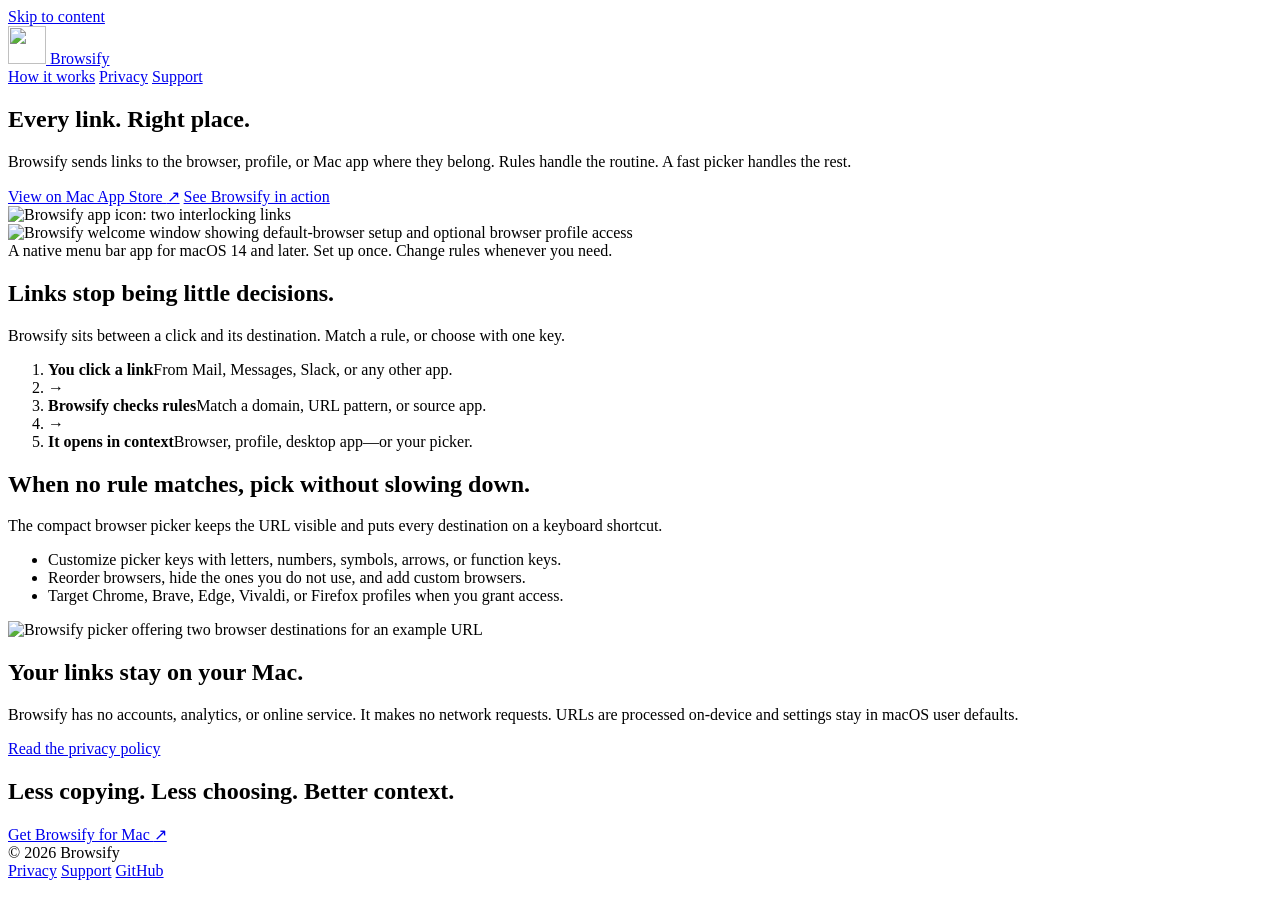
==== Website/public/index.html @ 3f476e0e "release: ship new icon and website" ====
<!doctype html>
<html lang="en">
<head>
  <meta charset="utf-8">
  <meta name="viewport" content="width=device-width, initial-scale=1">
  <title>Browsify — Route every link to the right place</title>
  <meta name="description" content="Browsify routes links to the right browser, profile, or Mac app using your rules—and shows a fast picker when no rule matches.">
  <meta name="theme-color" content="#06142D">
  <link rel="canonical" href="https://browsify.yumi.to/">
  <link rel="icon" href="/assets/browsify-icon.svg" type="image/svg+xml">
  <link rel="apple-touch-icon" href="/apple-touch-icon.png">
  <link rel="stylesheet" href="/styles.css">
  <meta property="og:title" content="Browsify — Route every link to the right place">
  <meta property="og:description" content="A focused link router for Mac. Rules when you know, a picker when you don't.">
  <meta property="og:type" content="website">
  <meta property="og:url" content="https://browsify.yumi.to/">
  <meta property="og:image" content="https://browsify.yumi.to/assets/picker.webp">
</head>
<body>
  <a class="skip-link" href="#main">Skip to content</a>
  <header class="site-header">
    <a class="wordmark" href="/" aria-label="Browsify home">
      <img src="/assets/browsify-icon.svg" alt="" width="38" height="38">
      <span>Browsify</span>
    </a>
    <nav class="site-nav" aria-label="Primary navigation">
      <a href="#how-it-works">How it works</a>
      <a href="/privacy/">Privacy</a>
      <a href="/support/">Support</a>
    </nav>
  </header>

  <main id="main">
    <section class="hero" aria-labelledby="hero-title">
      <div class="hero-copy">
        <h1 id="hero-title">Every link. <span>Right place.</span></h1>
        <p class="hero-lede">Browsify sends links to the browser, profile, or Mac app where they belong. Rules handle the routine. A fast picker handles the rest.</p>
        <div class="actions">
          <a class="button" href="https://apps.apple.com/app/browsify/id6754360715?mt=12">View on Mac App Store <span class="button-arrow" aria-hidden="true">↗</span></a>
          <a class="text-link" href="#product">See Browsify in action</a>
        </div>
      </div>
      <img class="hero-icon" src="/assets/browsify-icon.svg" alt="Browsify app icon: two interlocking links" width="330" height="330">
    </section>

    <section class="product-scene" id="product" aria-labelledby="product-caption">
      <div class="product-frame">
        <img src="/assets/welcome.webp" alt="Browsify welcome window showing default-browser setup and optional browser profile access" width="1920" height="1200">
      </div>
      <div class="scene-caption" id="product-caption">
        <span>A native menu bar app for macOS 14 and later.</span>
        <span>Set up once. Change rules whenever you need.</span>
      </div>
    </section>

    <section class="route-section" id="how-it-works" aria-labelledby="route-title">
      <div class="route-intro">
        <h2 id="route-title">Links stop being little decisions.</h2>
        <p>Browsify sits between a click and its destination. Match a rule, or choose with one key.</p>
      </div>
      <ol class="route-flow" aria-label="Browsify link routing flow">
        <li class="route-node"><strong>You click a link</strong><span>From Mail, Messages, Slack, or any other app.</span></li>
        <li class="route-arrow" aria-hidden="true">→</li>
        <li class="route-node"><strong>Browsify checks rules</strong><span>Match a domain, URL pattern, or source app.</span></li>
        <li class="route-arrow" aria-hidden="true">→</li>
        <li class="route-node"><strong>It opens in context</strong><span>Browser, profile, desktop app—or your picker.</span></li>
      </ol>
    </section>

    <section class="feature-row" aria-labelledby="picker-title">
      <div class="feature-copy">
        <h2 id="picker-title">When no rule matches, pick without slowing down.</h2>
        <p>The compact browser picker keeps the URL visible and puts every destination on a keyboard shortcut.</p>
        <ul class="feature-list">
          <li>Customize picker keys with letters, numbers, symbols, arrows, or function keys.</li>
          <li>Reorder browsers, hide the ones you do not use, and add custom browsers.</li>
          <li>Target Chrome, Brave, Edge, Vivaldi, or Firefox profiles when you grant access.</li>
        </ul>
      </div>
      <div class="picker-shot">
        <img src="/assets/picker.webp" alt="Browsify picker offering two browser destinations for an example URL" width="1920" height="1200" loading="lazy">
      </div>
    </section>

    <section class="privacy-band" aria-labelledby="privacy-title">
      <h2 id="privacy-title">Your links stay on your Mac.</h2>
      <p>Browsify has no accounts, analytics, or online service. It makes no network requests. URLs are processed on-device and settings stay in macOS user defaults.</p>
      <a href="/privacy/">Read the privacy policy</a>
    </section>

    <section class="closing" aria-labelledby="closing-title">
      <h2 id="closing-title">Less copying. Less choosing. Better context.</h2>
      <a class="button" href="https://apps.apple.com/app/browsify/id6754360715?mt=12">Get Browsify for Mac <span class="button-arrow" aria-hidden="true">↗</span></a>
    </section>
  </main>

  <footer class="site-footer">
    <span>© 2026 Browsify</span>
    <nav class="footer-links" aria-label="Footer navigation">
      <a href="/privacy/">Privacy</a>
      <a href="/support/">Support</a>
      <a href="https://github.com/izyuumi/Browsify">GitHub</a>
    </nav>
  </footer>
</body>
</html>
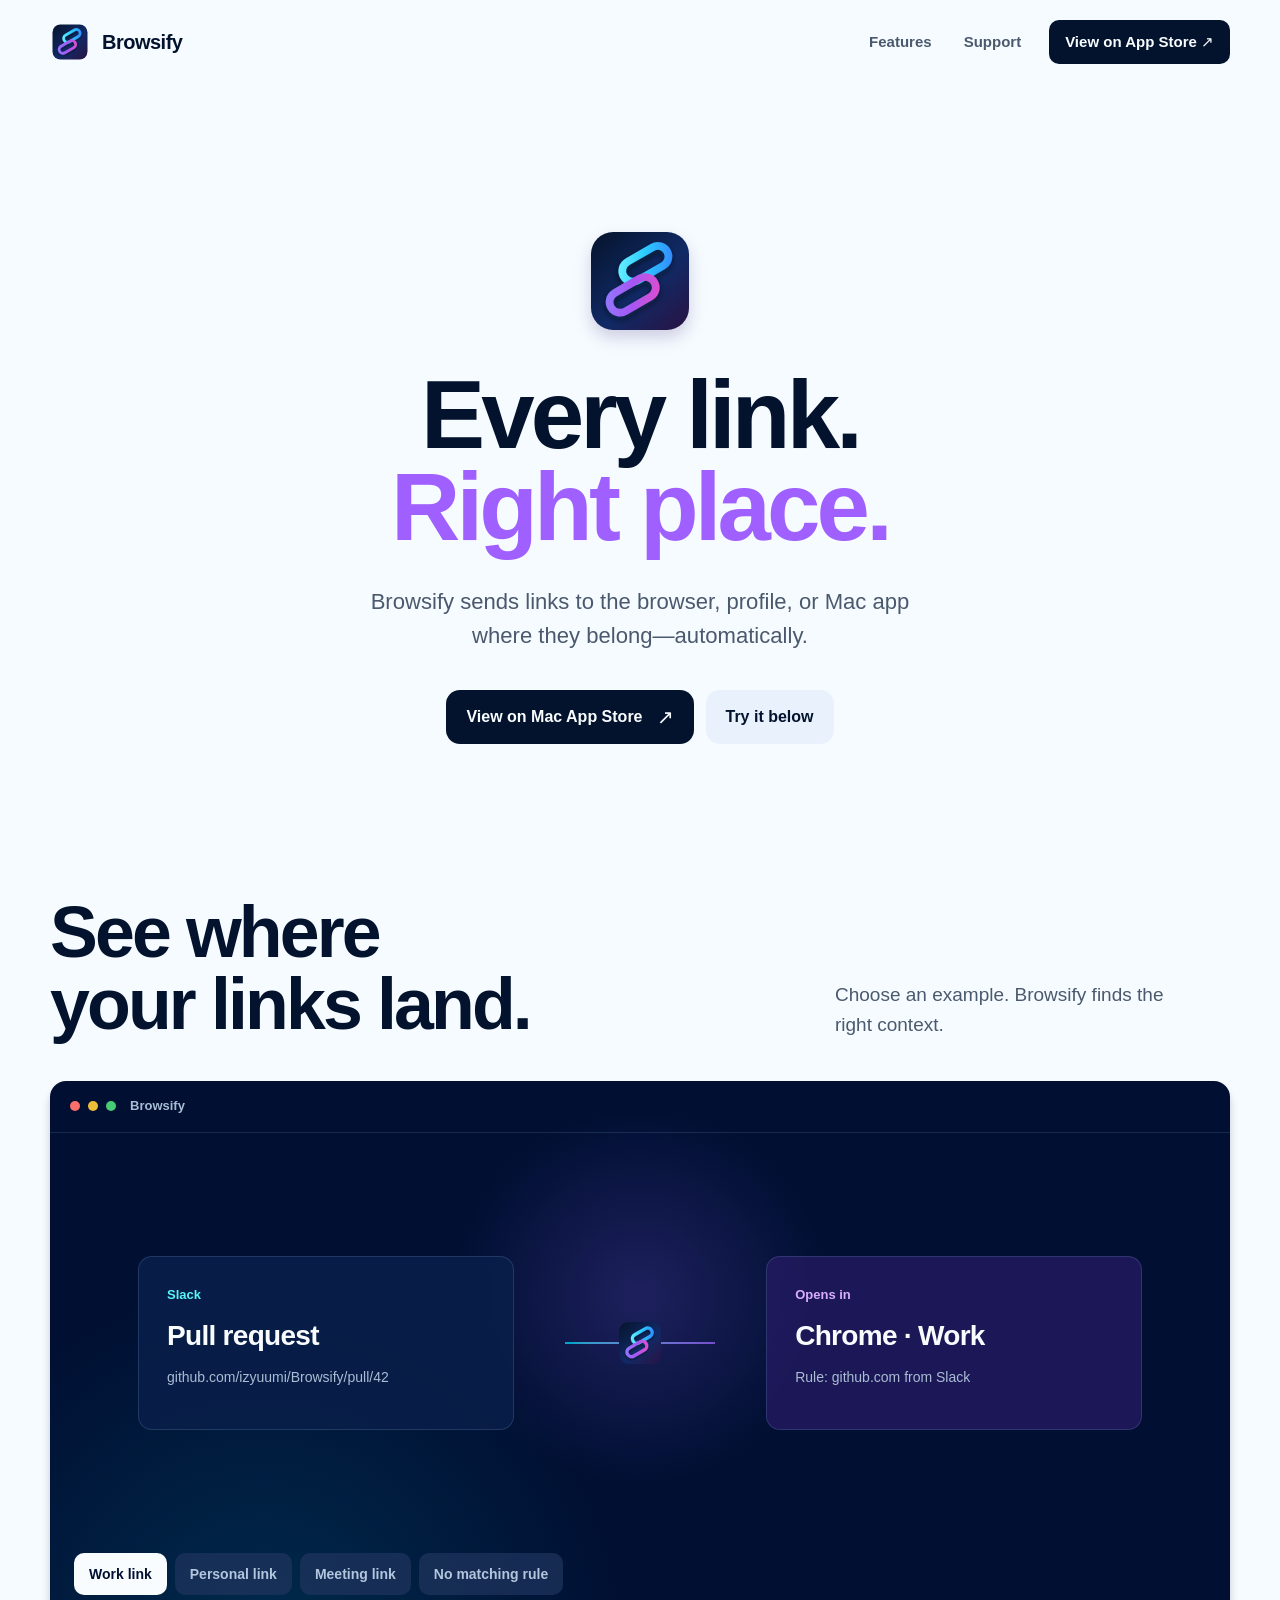
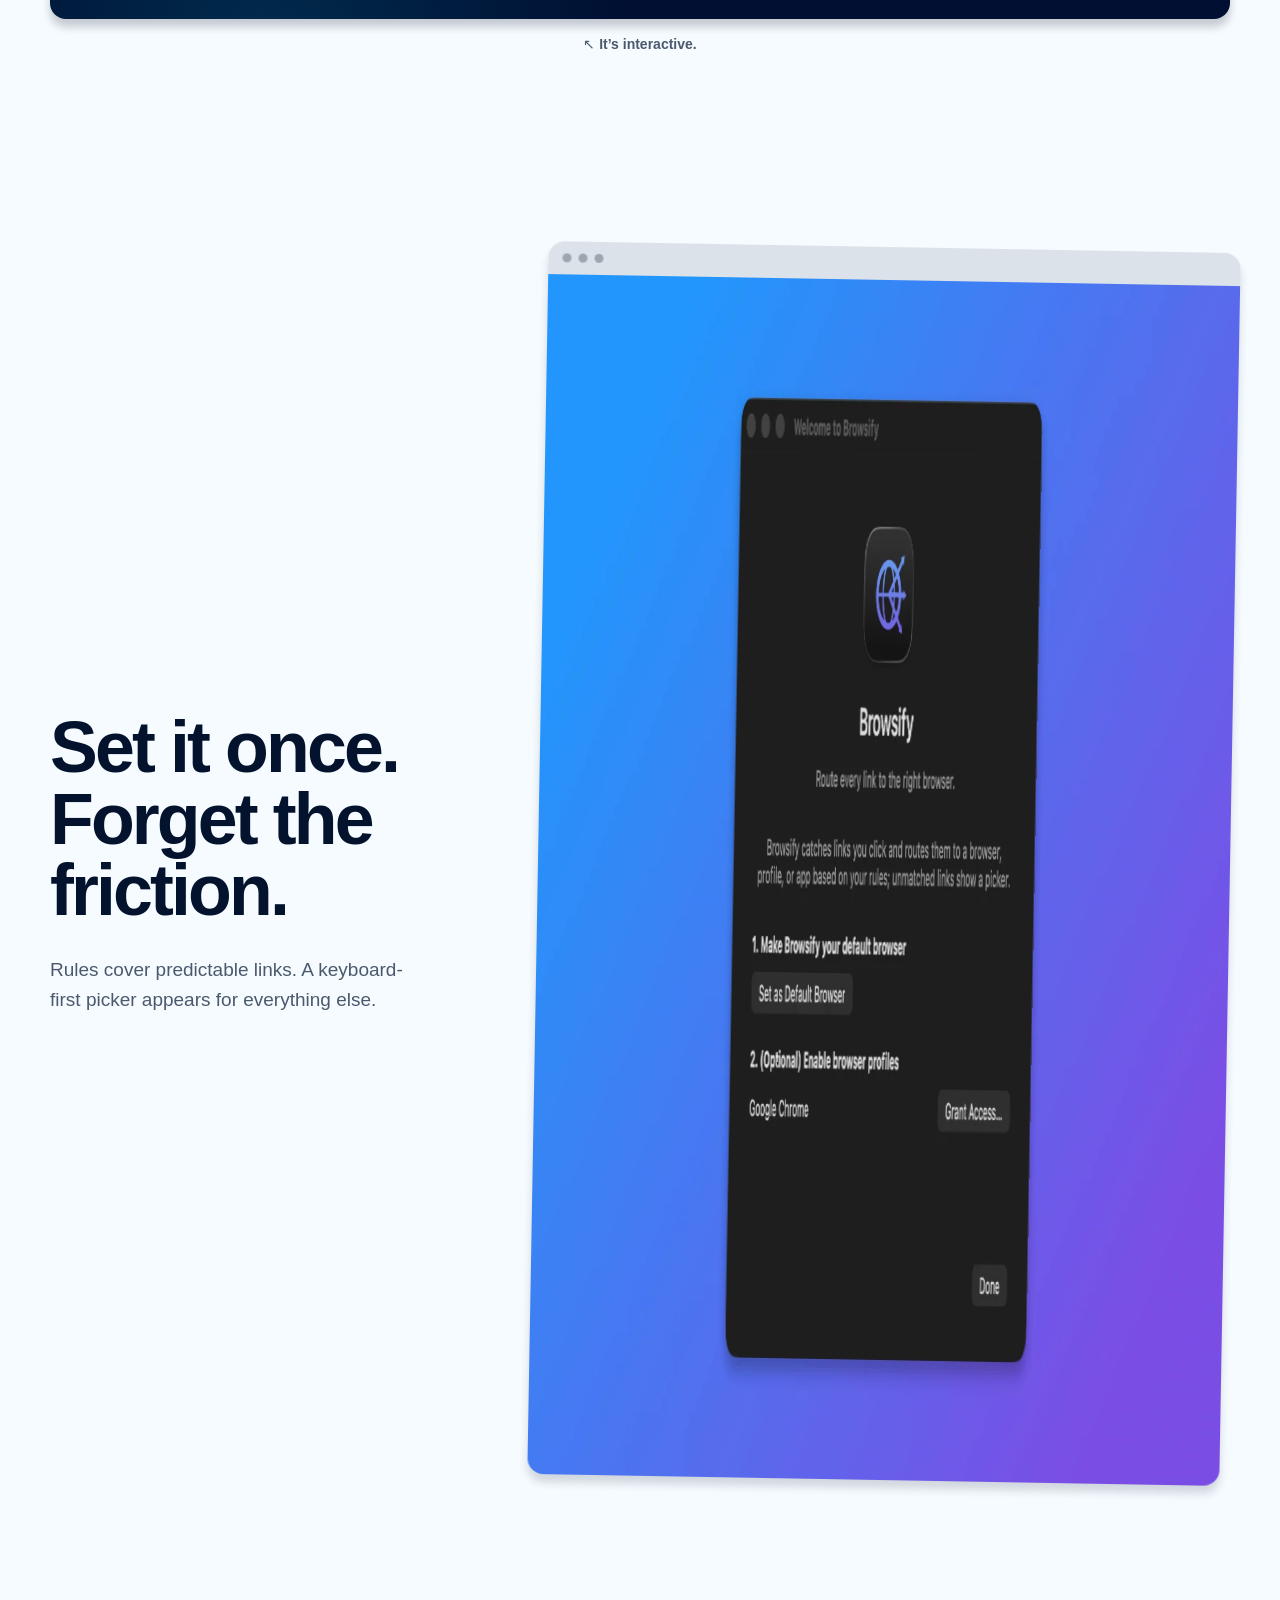
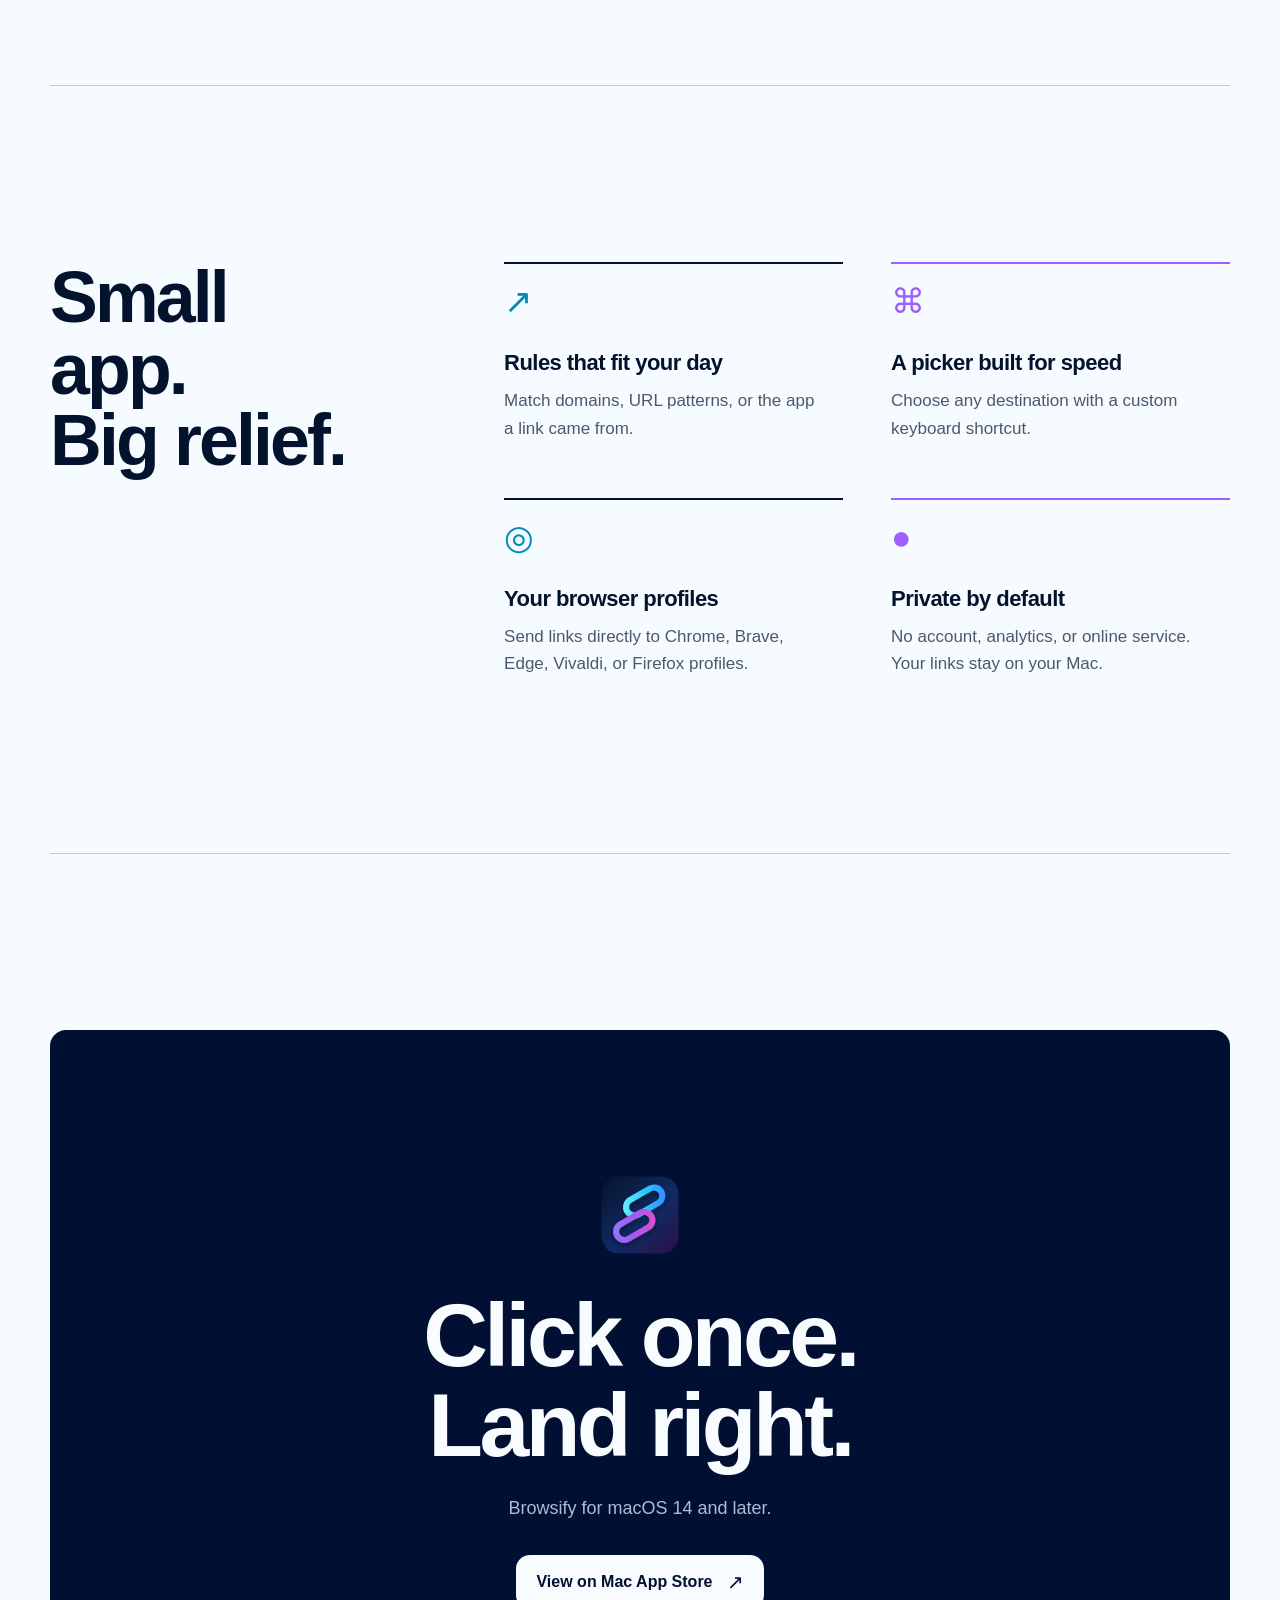
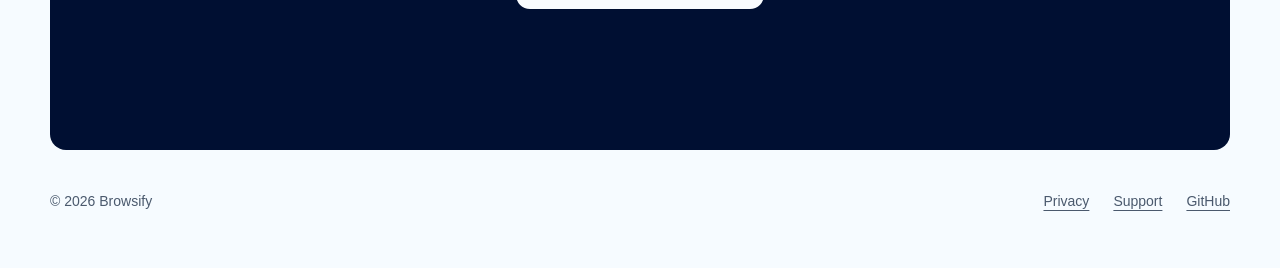
==== commit 01dd0d93: "design: simplify and animate website" ====
--- a/Website/public/index.html
+++ b/Website/public/index.html
@@ -3,14 +3,15 @@
 <head>
   <meta charset="utf-8">
   <meta name="viewport" content="width=device-width, initial-scale=1">
-  <title>Browsify — Route every link to the right place</title>
-  <meta name="description" content="Browsify routes links to the right browser, profile, or Mac app using your rules—and shows a fast picker when no rule matches.">
-  <meta name="theme-color" content="#06142D">
+  <title>Browsify — Every link, right place</title>
+  <meta name="description" content="Browsify routes every link to the right browser, profile, or Mac app. Rules handle the routine. A fast picker handles the rest.">
+  <meta name="theme-color" content="#F7F9FD">
   <link rel="canonical" href="https://browsify.yumi.to/">
-  <link rel="icon" href="/assets/browsify-icon.svg" type="image/svg+xml">
-  <link rel="apple-touch-icon" href="/apple-touch-icon.png">
-  <link rel="stylesheet" href="/styles.css">
-  <meta property="og:title" content="Browsify — Route every link to the right place">
+  <link rel="icon" href="assets/browsify-icon.svg" type="image/svg+xml">
+  <link rel="apple-touch-icon" href="apple-touch-icon.png">
+  <link rel="stylesheet" href="styles.css">
+  <script src="script.js" defer></script>
+  <meta property="og:title" content="Browsify — Every link, right place">
   <meta property="og:description" content="A focused link router for Mac. Rules when you know, a picker when you don't.">
   <meta property="og:type" content="website">
   <meta property="og:url" content="https://browsify.yumi.to/">
@@ -20,77 +21,112 @@
   <a class="skip-link" href="#main">Skip to content</a>
   <header class="site-header">
     <a class="wordmark" href="/" aria-label="Browsify home">
-      <img src="/assets/browsify-icon.svg" alt="" width="38" height="38">
+      <img src="assets/browsify-icon.svg" alt="" width="40" height="40">
       <span>Browsify</span>
     </a>
     <nav class="site-nav" aria-label="Primary navigation">
-      <a href="#how-it-works">How it works</a>
-      <a href="/privacy/">Privacy</a>
+      <a href="#features">Features</a>
       <a href="/support/">Support</a>
+      <a class="nav-cta" href="https://apps.apple.com/app/browsify/id6754360715?mt=12">View on App Store <span aria-hidden="true">↗</span></a>
     </nav>
   </header>
 
   <main id="main">
     <section class="hero" aria-labelledby="hero-title">
-      <div class="hero-copy">
-        <h1 id="hero-title">Every link. <span>Right place.</span></h1>
-        <p class="hero-lede">Browsify sends links to the browser, profile, or Mac app where they belong. Rules handle the routine. A fast picker handles the rest.</p>
-        <div class="actions">
-          <a class="button" href="https://apps.apple.com/app/browsify/id6754360715?mt=12">View on Mac App Store <span class="button-arrow" aria-hidden="true">↗</span></a>
-          <a class="text-link" href="#product">See Browsify in action</a>
-        </div>
-      </div>
-      <img class="hero-icon" src="/assets/browsify-icon.svg" alt="Browsify app icon: two interlocking links" width="330" height="330">
-    </section>
-
-    <section class="product-scene" id="product" aria-labelledby="product-caption">
-      <div class="product-frame">
-        <img src="/assets/welcome.webp" alt="Browsify welcome window showing default-browser setup and optional browser profile access" width="1920" height="1200">
-      </div>
-      <div class="scene-caption" id="product-caption">
-        <span>A native menu bar app for macOS 14 and later.</span>
-        <span>Set up once. Change rules whenever you need.</span>
+      <img class="hero-icon" src="assets/browsify-icon.svg" alt="" width="112" height="112">
+      <h1 id="hero-title">Every link.<br><span>Right place.</span></h1>
+      <p>Browsify sends links to the browser, profile, or Mac app where they belong—automatically.</p>
+      <div class="hero-actions">
+        <a class="button" href="https://apps.apple.com/app/browsify/id6754360715?mt=12"><span>View on Mac App Store</span><span class="button-arrow" aria-hidden="true">↗</span></a>
+        <a class="quiet-button" href="#playground">Try it below</a>
       </div>
     </section>
 
-    <section class="route-section" id="how-it-works" aria-labelledby="route-title">
-      <div class="route-intro">
-        <h2 id="route-title">Links stop being little decisions.</h2>
-        <p>Browsify sits between a click and its destination. Match a rule, or choose with one key.</p>
+    <section class="playground" id="playground" aria-labelledby="playground-title">
+      <div class="playground-heading">
+        <h2 id="playground-title">See where your links land.</h2>
+        <p>Choose an example. Browsify finds the right context.</p>
       </div>
-      <ol class="route-flow" aria-label="Browsify link routing flow">
-        <li class="route-node"><strong>You click a link</strong><span>From Mail, Messages, Slack, or any other app.</span></li>
-        <li class="route-arrow" aria-hidden="true">→</li>
-        <li class="route-node"><strong>Browsify checks rules</strong><span>Match a domain, URL pattern, or source app.</span></li>
-        <li class="route-arrow" aria-hidden="true">→</li>
-        <li class="route-node"><strong>It opens in context</strong><span>Browser, profile, desktop app—or your picker.</span></li>
-      </ol>
+
+      <div class="demo-shell" data-demo-shell>
+        <div class="demo-glow" aria-hidden="true"></div>
+        <div class="demo-toolbar" aria-hidden="true">
+          <span></span><span></span><span></span>
+          <strong>Browsify</strong>
+        </div>
+
+        <div class="demo-stage" aria-live="polite">
+          <div class="demo-node demo-source">
+            <span class="node-label" id="source-label">Slack</span>
+            <strong id="source-title">Pull request</strong>
+            <span class="node-detail" id="source-url">github.com/izyuumi/Browsify/pull/42</span>
+          </div>
+
+          <div class="route-track" aria-hidden="true">
+            <span class="track-line"></span>
+            <span class="route-particle"></span>
+            <img src="assets/browsify-icon.svg" alt="" width="48" height="48">
+          </div>
+
+          <div class="demo-node demo-destination">
+            <span class="node-label">Opens in</span>
+            <strong id="destination-title">Chrome · Work</strong>
+            <span class="node-detail" id="destination-reason">Rule: github.com from Slack</span>
+          </div>
+        </div>
+
+        <div class="demo-examples" role="tablist" aria-label="Example links">
+          <button type="button" role="tab" aria-selected="true" data-route="work">Work link</button>
+          <button type="button" role="tab" aria-selected="false" data-route="personal">Personal link</button>
+          <button type="button" role="tab" aria-selected="false" data-route="meeting">Meeting link</button>
+          <button type="button" role="tab" aria-selected="false" data-route="picker">No matching rule</button>
+        </div>
+      </div>
+      <p class="demo-hint"><span aria-hidden="true">↖</span> It’s interactive.</p>
     </section>
 
-    <section class="feature-row" aria-labelledby="picker-title">
-      <div class="feature-copy">
-        <h2 id="picker-title">When no rule matches, pick without slowing down.</h2>
-        <p>The compact browser picker keeps the URL visible and puts every destination on a keyboard shortcut.</p>
-        <ul class="feature-list">
-          <li>Customize picker keys with letters, numbers, symbols, arrows, or function keys.</li>
-          <li>Reorder browsers, hide the ones you do not use, and add custom browsers.</li>
-          <li>Target Chrome, Brave, Edge, Vivaldi, or Firefox profiles when you grant access.</li>
-        </ul>
+    <section class="product-proof" aria-labelledby="product-title">
+      <div class="proof-copy">
+        <h2 id="product-title">Set it once.<br>Forget the friction.</h2>
+        <p>Rules cover predictable links. A keyboard-first picker appears for everything else.</p>
       </div>
-      <div class="picker-shot">
-        <img src="/assets/picker.webp" alt="Browsify picker offering two browser destinations for an example URL" width="1920" height="1200" loading="lazy">
+      <div class="product-window">
+        <div class="window-bar" aria-hidden="true"><span></span><span></span><span></span></div>
+        <img src="assets/welcome.webp" alt="Browsify welcome window with default-browser setup and optional profile access" width="1920" height="1200">
       </div>
     </section>
 
-    <section class="privacy-band" aria-labelledby="privacy-title">
-      <h2 id="privacy-title">Your links stay on your Mac.</h2>
-      <p>Browsify has no accounts, analytics, or online service. It makes no network requests. URLs are processed on-device and settings stay in macOS user defaults.</p>
-      <a href="/privacy/">Read the privacy policy</a>
+    <section class="features" id="features" aria-labelledby="features-title">
+      <h2 id="features-title">Small app.<br>Big relief.</h2>
+      <div class="feature-list">
+        <article>
+          <span class="feature-mark" aria-hidden="true">↗</span>
+          <h3>Rules that fit your day</h3>
+          <p>Match domains, URL patterns, or the app a link came from.</p>
+        </article>
+        <article>
+          <span class="feature-mark" aria-hidden="true">⌘</span>
+          <h3>A picker built for speed</h3>
+          <p>Choose any destination with a custom keyboard shortcut.</p>
+        </article>
+        <article>
+          <span class="feature-mark" aria-hidden="true">◎</span>
+          <h3>Your browser profiles</h3>
+          <p>Send links directly to Chrome, Brave, Edge, Vivaldi, or Firefox profiles.</p>
+        </article>
+        <article>
+          <span class="feature-mark" aria-hidden="true">●</span>
+          <h3>Private by default</h3>
+          <p>No account, analytics, or online service. Your links stay on your Mac.</p>
+        </article>
+      </div>
     </section>
 
     <section class="closing" aria-labelledby="closing-title">
-      <h2 id="closing-title">Less copying. Less choosing. Better context.</h2>
-      <a class="button" href="https://apps.apple.com/app/browsify/id6754360715?mt=12">Get Browsify for Mac <span class="button-arrow" aria-hidden="true">↗</span></a>
+      <img src="assets/browsify-icon.svg" alt="" width="88" height="88">
+      <h2 id="closing-title">Click once.<br>Land right.</h2>
+      <p>Browsify for macOS 14 and later.</p>
+      <a class="button button-light" href="https://apps.apple.com/app/browsify/id6754360715?mt=12"><span>View on Mac App Store</span><span class="button-arrow" aria-hidden="true">↗</span></a>
     </section>
   </main>
 
--- a/Website/public/styles.css
+++ b/Website/public/styles.css
@@ -0,0 +1,813 @@
+:root {
+  color-scheme: light;
+  --canvas: oklch(0.985 0.008 252);
+  --canvas-soft: oklch(0.955 0.018 253);
+  --ink: oklch(0.19 0.058 259);
+  --muted: oklch(0.46 0.038 256);
+  --line: oklch(0.84 0.024 253);
+  --navy: oklch(0.18 0.075 259);
+  --navy-raised: oklch(0.24 0.09 262);
+  --white: oklch(0.99 0.006 248);
+  --cyan: oklch(0.82 0.15 211);
+  --cyan-bright: oklch(0.89 0.13 196);
+  --violet: oklch(0.64 0.23 297);
+  --pink: oklch(0.65 0.24 332);
+  --focus: oklch(0.56 0.2 258);
+  --page: min(1180px, calc(100% - 48px));
+  --radius: 16px;
+  --z-content: 1;
+  --z-header: 3;
+  --z-skip: 5;
+  font-family: -apple-system, BlinkMacSystemFont, "SF Pro Display", "Helvetica Neue", sans-serif;
+  font-synthesis: none;
+}
+
+* {
+  box-sizing: border-box;
+}
+
+html {
+  scroll-behavior: smooth;
+}
+
+body {
+  margin: 0;
+  min-width: 320px;
+  background: var(--canvas);
+  color: var(--ink);
+  font-size: 17px;
+  line-height: 1.6;
+  text-rendering: optimizeLegibility;
+}
+
+img {
+  display: block;
+  max-width: 100%;
+}
+
+a {
+  color: inherit;
+}
+
+a:focus-visible,
+button:focus-visible {
+  outline: 3px solid var(--focus);
+  outline-offset: 4px;
+}
+
+button,
+a {
+  -webkit-tap-highlight-color: transparent;
+}
+
+.skip-link {
+  position: fixed;
+  z-index: var(--z-skip);
+  top: 12px;
+  left: 12px;
+  padding: 12px 16px;
+  border-radius: 8px;
+  background: var(--ink);
+  color: var(--white);
+  transform: translateY(-160%);
+}
+
+.skip-link:focus {
+  transform: translateY(0);
+}
+
+.site-header,
+.site-footer,
+main > section,
+.legal-main {
+  width: var(--page);
+  margin-inline: auto;
+}
+
+.site-header {
+  position: sticky;
+  z-index: var(--z-header);
+  top: 0;
+  display: flex;
+  align-items: center;
+  justify-content: space-between;
+  gap: 24px;
+  padding-block: 20px;
+  background: var(--canvas);
+}
+
+.wordmark {
+  display: inline-flex;
+  align-items: center;
+  gap: 12px;
+  font-size: 20px;
+  font-weight: 750;
+  letter-spacing: -0.025em;
+  text-decoration: none;
+}
+
+.wordmark img {
+  width: 40px;
+  height: 40px;
+  transition: transform 300ms cubic-bezier(0.22, 1, 0.36, 1);
+}
+
+.wordmark:hover img {
+  transform: rotate(-6deg) scale(1.06);
+}
+
+.site-nav {
+  display: flex;
+  align-items: center;
+  gap: 8px;
+  color: var(--muted);
+  font-size: 15px;
+  font-weight: 650;
+}
+
+.site-nav a {
+  padding: 10px 12px;
+  border-radius: 10px;
+  text-decoration: none;
+  transition: background-color 180ms ease, color 180ms ease;
+}
+
+.site-nav a:hover,
+.site-nav a[aria-current="page"] {
+  background: var(--canvas-soft);
+  color: var(--ink);
+}
+
+.site-nav .nav-cta {
+  margin-left: 8px;
+  padding-inline: 16px;
+  background: var(--ink);
+  color: var(--white);
+}
+
+.site-nav .nav-cta:hover {
+  background: var(--navy-raised);
+  color: var(--white);
+}
+
+.hero {
+  display: flex;
+  min-height: min(770px, calc(100svh - 80px));
+  flex-direction: column;
+  align-items: center;
+  justify-content: center;
+  padding-block: clamp(88px, 11vw, 144px) clamp(96px, 12vw, 160px);
+  text-align: center;
+}
+
+.hero-icon {
+  width: clamp(84px, 9vw, 112px);
+  margin-bottom: 32px;
+  filter: drop-shadow(0 8px 8px oklch(0.26 0.14 280 / 0.18));
+  animation: icon-arrive 700ms cubic-bezier(0.16, 1, 0.3, 1) both;
+}
+
+.hero h1 {
+  max-width: 920px;
+  margin: 0;
+  font-size: clamp(3.8rem, 8.5vw, 6rem);
+  line-height: 0.96;
+  letter-spacing: -0.04em;
+  text-wrap: balance;
+}
+
+.hero h1 span {
+  color: var(--violet);
+}
+
+.hero > p {
+  max-width: 570px;
+  margin: 32px 0 0;
+  color: var(--muted);
+  font-size: clamp(1.2rem, 2vw, 1.38rem);
+  line-height: 1.55;
+  text-wrap: pretty;
+}
+
+.hero-actions {
+  display: flex;
+  flex-wrap: wrap;
+  align-items: center;
+  justify-content: center;
+  gap: 12px;
+  margin-top: 36px;
+}
+
+.button,
+.quiet-button {
+  display: inline-flex;
+  min-height: 54px;
+  align-items: center;
+  justify-content: center;
+  border-radius: 14px;
+  font-size: 16px;
+  font-weight: 750;
+  line-height: 1;
+  text-decoration: none;
+}
+
+.button {
+  gap: 14px;
+  padding: 16px 20px;
+  background: var(--ink);
+  color: var(--white);
+  transition: background-color 180ms ease, transform 220ms cubic-bezier(0.22, 1, 0.36, 1);
+}
+
+.button:hover {
+  background: var(--navy-raised);
+  transform: translateY(-2px);
+}
+
+.button-arrow {
+  font-size: 20px;
+  transition: transform 220ms cubic-bezier(0.22, 1, 0.36, 1);
+}
+
+.button:hover .button-arrow {
+  transform: translate(2px, -2px);
+}
+
+.quiet-button {
+  padding: 16px 20px;
+  background: var(--canvas-soft);
+  color: var(--ink);
+  transition: background-color 180ms ease;
+}
+
+.quiet-button:hover {
+  background: oklch(0.92 0.027 254);
+}
+
+.playground {
+  padding-bottom: clamp(112px, 15vw, 192px);
+}
+
+.playground-heading {
+  display: flex;
+  align-items: end;
+  justify-content: space-between;
+  gap: 48px;
+  margin-bottom: 40px;
+}
+
+.playground-heading h2,
+.proof-copy h2,
+.features > h2,
+.closing h2,
+.legal-main h1 {
+  margin: 0;
+  font-size: clamp(2.8rem, 5.6vw, 5rem);
+  line-height: 1;
+  letter-spacing: -0.04em;
+  text-wrap: balance;
+}
+
+.playground-heading p,
+.proof-copy p {
+  max-width: 38ch;
+  margin: 0;
+  color: var(--muted);
+  font-size: 19px;
+  text-wrap: pretty;
+}
+
+.demo-shell {
+  --pointer-x: 50%;
+  --pointer-y: 40%;
+  position: relative;
+  overflow: hidden;
+  border-radius: var(--radius);
+  background: var(--navy);
+  box-shadow: 0 8px 8px oklch(0.15 0.06 260 / 0.2);
+  color: var(--white);
+  isolation: isolate;
+}
+
+.demo-glow {
+  position: absolute;
+  z-index: -1;
+  inset: 0;
+  background:
+    radial-gradient(circle at var(--pointer-x) var(--pointer-y), oklch(0.55 0.2 290 / 0.26), transparent 28%),
+    radial-gradient(circle at 18% 105%, oklch(0.66 0.16 208 / 0.18), transparent 33%);
+  transition: opacity 300ms ease;
+}
+
+.demo-toolbar {
+  display: flex;
+  align-items: center;
+  gap: 8px;
+  min-height: 52px;
+  padding-inline: 20px;
+  border-bottom: 1px solid oklch(0.58 0.08 258 / 0.24);
+  color: oklch(0.79 0.04 251);
+}
+
+.demo-toolbar span {
+  width: 10px;
+  height: 10px;
+  border-radius: 50%;
+  background: oklch(0.55 0.04 255);
+}
+
+.demo-toolbar span:nth-child(1) { background: oklch(0.72 0.18 25); }
+.demo-toolbar span:nth-child(2) { background: oklch(0.82 0.15 86); }
+.demo-toolbar span:nth-child(3) { background: oklch(0.75 0.17 151); }
+
+.demo-toolbar strong {
+  margin-left: 6px;
+  font-size: 13px;
+  font-weight: 700;
+}
+
+.demo-stage {
+  display: grid;
+  grid-template-columns: minmax(0, 1fr) 150px minmax(0, 1fr);
+  align-items: center;
+  gap: clamp(24px, 4vw, 64px);
+  min-height: 420px;
+  padding: clamp(40px, 7vw, 88px);
+}
+
+.demo-node {
+  min-height: 174px;
+  padding: 28px;
+  border: 1px solid oklch(0.72 0.08 253 / 0.2);
+  border-radius: 14px;
+  background: oklch(0.25 0.085 262 / 0.84);
+}
+
+.demo-destination {
+  background: oklch(0.29 0.12 282 / 0.74);
+}
+
+.demo-node span,
+.demo-node strong {
+  display: block;
+}
+
+.node-label {
+  margin-bottom: 16px;
+  color: var(--cyan-bright);
+  font-size: 13px;
+  font-weight: 750;
+}
+
+.demo-destination .node-label {
+  color: oklch(0.82 0.14 304);
+}
+
+.demo-node strong {
+  font-size: clamp(1.35rem, 2.3vw, 1.75rem);
+  line-height: 1.1;
+  letter-spacing: -0.025em;
+}
+
+.node-detail {
+  overflow: hidden;
+  margin-top: 14px;
+  color: oklch(0.79 0.04 253);
+  font-size: 14px;
+  text-overflow: ellipsis;
+  white-space: nowrap;
+}
+
+.route-track {
+  position: relative;
+  display: flex;
+  height: 80px;
+  align-items: center;
+  justify-content: center;
+}
+
+.route-track img {
+  position: relative;
+  z-index: var(--z-content);
+  width: 48px;
+  border-radius: 12px;
+}
+
+.track-line {
+  position: absolute;
+  right: 0;
+  left: 0;
+  height: 2px;
+  background: linear-gradient(90deg, var(--cyan), var(--violet));
+  opacity: 0.72;
+}
+
+.route-particle {
+  position: absolute;
+  z-index: var(--z-content);
+  left: 0;
+  width: 12px;
+  height: 12px;
+  border: 3px solid var(--navy);
+  border-radius: 50%;
+  background: var(--cyan-bright);
+  opacity: 0;
+}
+
+.demo-shell.is-routing .route-particle {
+  animation: route-link 600ms cubic-bezier(0.22, 1, 0.36, 1);
+}
+
+.demo-shell.is-routing .demo-destination {
+  animation: destination-hit 500ms 260ms cubic-bezier(0.22, 1, 0.36, 1);
+}
+
+.demo-examples {
+  display: flex;
+  flex-wrap: wrap;
+  gap: 8px;
+  padding: 0 24px 24px;
+}
+
+.demo-examples button {
+  min-height: 42px;
+  padding: 10px 15px;
+  border: 0;
+  border-radius: 10px;
+  background: oklch(0.33 0.08 263 / 0.72);
+  color: oklch(0.82 0.04 253);
+  font: inherit;
+  font-size: 14px;
+  font-weight: 700;
+  cursor: pointer;
+  transition: background-color 180ms ease, color 180ms ease, transform 180ms ease;
+}
+
+.demo-examples button:hover {
+  color: var(--white);
+  transform: translateY(-1px);
+}
+
+.demo-examples button[aria-selected="true"] {
+  background: var(--white);
+  color: var(--navy);
+}
+
+.demo-hint {
+  margin: 14px 0 0;
+  color: var(--muted);
+  font-size: 14px;
+  font-weight: 650;
+  text-align: center;
+}
+
+.product-proof {
+  display: grid;
+  grid-template-columns: minmax(0, 0.7fr) minmax(0, 1.3fr);
+  align-items: center;
+  gap: clamp(48px, 9vw, 128px);
+  padding-bottom: clamp(120px, 16vw, 208px);
+}
+
+.proof-copy p {
+  margin-top: 28px;
+}
+
+.product-window {
+  overflow: hidden;
+  border-radius: var(--radius);
+  background: oklch(0.91 0.013 253);
+  box-shadow: 0 8px 8px oklch(0.25 0.05 260 / 0.16);
+  transform: rotate(1deg);
+  transition: transform 400ms cubic-bezier(0.22, 1, 0.36, 1);
+}
+
+.product-window:hover {
+  transform: rotate(0deg) translateY(-4px);
+}
+
+.window-bar {
+  display: flex;
+  gap: 7px;
+  padding: 12px 14px;
+}
+
+.window-bar span {
+  width: 9px;
+  height: 9px;
+  border-radius: 50%;
+  background: oklch(0.72 0.02 253);
+}
+
+.features {
+  display: grid;
+  grid-template-columns: minmax(260px, 0.62fr) minmax(0, 1.38fr);
+  gap: clamp(56px, 10vw, 144px);
+  padding-block: clamp(104px, 14vw, 176px);
+  border-block: 1px solid var(--line);
+}
+
+.features > h2 {
+  align-self: start;
+}
+
+.feature-list {
+  display: grid;
+  grid-template-columns: repeat(2, minmax(0, 1fr));
+  gap: 56px 48px;
+}
+
+.feature-list article {
+  padding-top: 20px;
+  border-top: 2px solid var(--ink);
+}
+
+.feature-list article:nth-child(2),
+.feature-list article:nth-child(4) {
+  border-top-color: var(--violet);
+}
+
+.feature-mark {
+  display: block;
+  min-height: 48px;
+  color: var(--violet);
+  font-size: 34px;
+  font-weight: 700;
+  line-height: 1;
+  transition: transform 220ms cubic-bezier(0.22, 1, 0.36, 1);
+}
+
+.feature-list article:nth-child(odd) .feature-mark {
+  color: oklch(0.56 0.18 216);
+}
+
+.feature-list article:hover .feature-mark {
+  transform: translateY(-3px) rotate(-4deg);
+}
+
+.feature-list h3 {
+  margin: 18px 0 0;
+  font-size: 22px;
+  line-height: 1.15;
+  letter-spacing: -0.025em;
+}
+
+.feature-list p {
+  max-width: 34ch;
+  margin: 12px 0 0;
+  color: var(--muted);
+}
+
+.closing {
+  display: flex;
+  flex-direction: column;
+  align-items: center;
+  margin-top: clamp(104px, 14vw, 176px);
+  padding: clamp(80px, 11vw, 144px) 28px;
+  border-radius: var(--radius);
+  background: var(--navy);
+  color: var(--white);
+  text-align: center;
+}
+
+.closing > img {
+  width: 88px;
+  margin-bottom: 32px;
+}
+
+.closing h2 {
+  font-size: clamp(3.2rem, 7vw, 5.7rem);
+}
+
+.closing p {
+  margin: 24px 0 32px;
+  color: oklch(0.79 0.04 253);
+  font-size: 18px;
+}
+
+.button-light {
+  background: var(--white);
+  color: var(--navy);
+}
+
+.button-light:hover {
+  background: var(--cyan-bright);
+  color: var(--navy);
+}
+
+.site-footer {
+  display: flex;
+  justify-content: space-between;
+  gap: 32px;
+  padding-block: 40px 56px;
+  color: var(--muted);
+  font-size: 14px;
+}
+
+.footer-links {
+  display: flex;
+  flex-wrap: wrap;
+  gap: 24px;
+}
+
+.footer-links a,
+.text-link {
+  text-decoration-thickness: 1px;
+  text-underline-offset: 4px;
+}
+
+.footer-links a:hover,
+.text-link:hover {
+  color: var(--ink);
+}
+
+.legal-main {
+  max-width: 790px;
+  min-height: 65svh;
+  padding-block: clamp(88px, 11vw, 144px) clamp(104px, 14vw, 176px);
+}
+
+.legal-main h1 {
+  max-width: 720px;
+}
+
+.legal-lede {
+  margin: 24px 0 64px;
+  color: var(--muted);
+  font-size: 20px;
+}
+
+.legal-main h2 {
+  margin: 56px 0 16px;
+  font-size: clamp(1.55rem, 3vw, 2rem);
+  line-height: 1.2;
+  letter-spacing: -0.025em;
+}
+
+.legal-main p,
+.legal-main li {
+  max-width: 68ch;
+  color: var(--muted);
+}
+
+.legal-main ul {
+  padding-left: 1.25em;
+}
+
+.support-action {
+  margin-top: 48px;
+}
+
+@keyframes icon-arrive {
+  from { transform: translateY(16px) scale(0.92); }
+  to { transform: translateY(0) scale(1); }
+}
+
+@keyframes route-link {
+  0% { left: 0; opacity: 0; transform: scale(0.7); }
+  18% { opacity: 1; }
+  75% { opacity: 1; }
+  100% { left: calc(100% - 12px); opacity: 0; transform: scale(1.15); }
+}
+
+@keyframes destination-hit {
+  0%, 100% { transform: scale(1); }
+  50% { transform: scale(1.02); }
+}
+
+@media (max-width: 860px) {
+  .playground-heading,
+  .product-proof,
+  .features {
+    grid-template-columns: 1fr;
+  }
+
+  .playground-heading {
+    align-items: start;
+    flex-direction: column;
+    gap: 20px;
+  }
+
+  .demo-stage {
+    grid-template-columns: 1fr;
+    gap: 12px;
+    padding: 32px;
+  }
+
+  .route-track {
+    height: 76px;
+    transform: rotate(90deg);
+  }
+
+  .route-track img {
+    transform: rotate(-90deg);
+  }
+
+  .demo-node {
+    min-height: 140px;
+  }
+
+  .product-window {
+    grid-row: 1;
+    transform: none;
+  }
+
+  .features {
+    gap: 64px;
+  }
+}
+
+@media (max-width: 600px) {
+  :root {
+    --page: min(100% - 28px, 1180px);
+  }
+
+  body {
+    font-size: 16px;
+  }
+
+  .site-header {
+    padding-block: 14px;
+  }
+
+  .wordmark span,
+  .site-nav > a:not(.nav-cta) {
+    display: none;
+  }
+
+  .site-nav .nav-cta {
+    margin-left: 0;
+    padding: 10px 13px;
+  }
+
+  .hero {
+    min-height: auto;
+    padding-block: 72px 112px;
+  }
+
+  .hero h1 {
+    font-size: clamp(3.35rem, 17vw, 4.6rem);
+  }
+
+  .hero > p {
+    margin-top: 24px;
+  }
+
+  .hero-actions {
+    align-items: stretch;
+    flex-direction: column;
+    width: 100%;
+  }
+
+  .hero-actions a {
+    width: 100%;
+  }
+
+  .demo-stage {
+    padding: 24px 18px;
+  }
+
+  .demo-node {
+    padding: 22px;
+  }
+
+  .demo-examples {
+    display: grid;
+    grid-template-columns: repeat(2, minmax(0, 1fr));
+    padding: 0 16px 16px;
+  }
+
+  .demo-examples button {
+    width: 100%;
+  }
+
+  .feature-list {
+    grid-template-columns: 1fr;
+    gap: 44px;
+  }
+
+  .closing {
+    width: 100%;
+    border-radius: 0;
+  }
+
+  .site-footer {
+    align-items: flex-start;
+    flex-direction: column;
+  }
+}
+
+@media (prefers-reduced-motion: reduce) {
+  html {
+    scroll-behavior: auto;
+  }
+
+  *,
+  *::before,
+  *::after {
+    scroll-behavior: auto !important;
+    animation-duration: 0.01ms !important;
+    animation-iteration-count: 1 !important;
+    transition-duration: 0.01ms !important;
+  }
+}
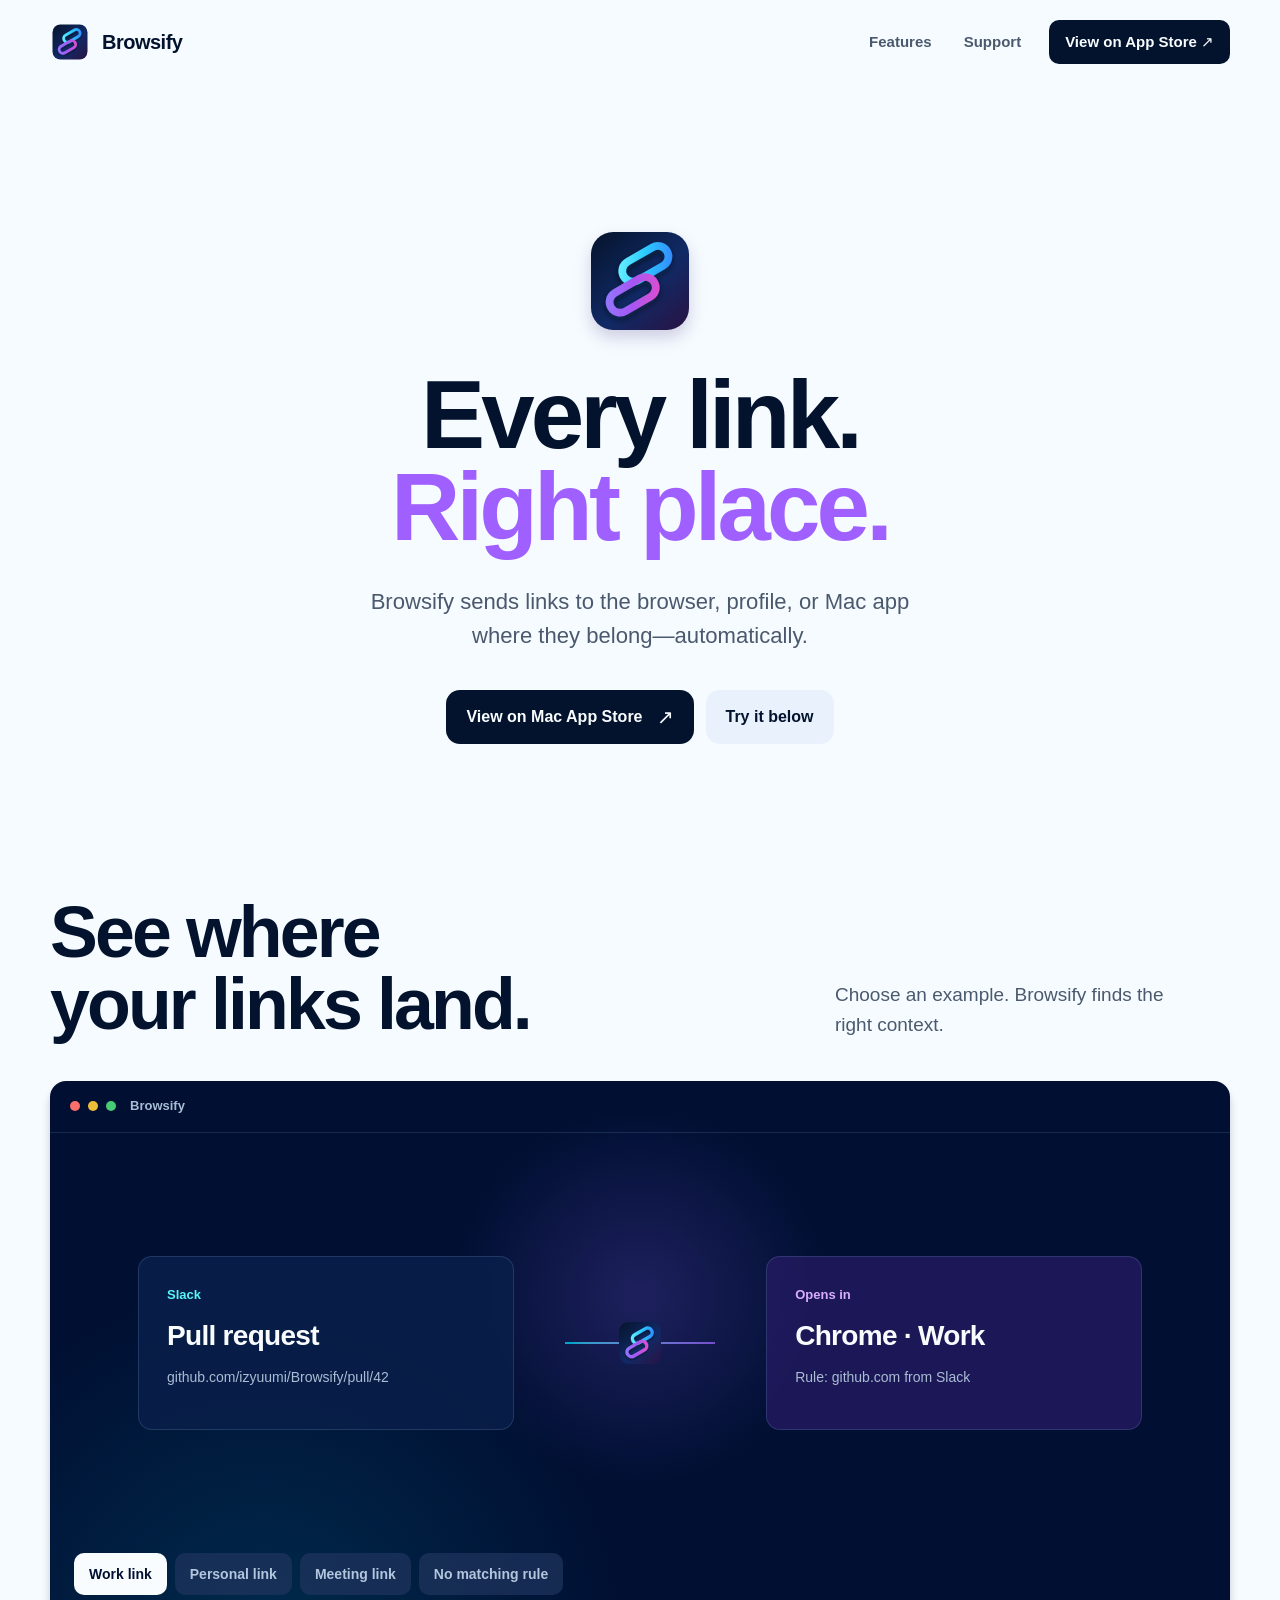
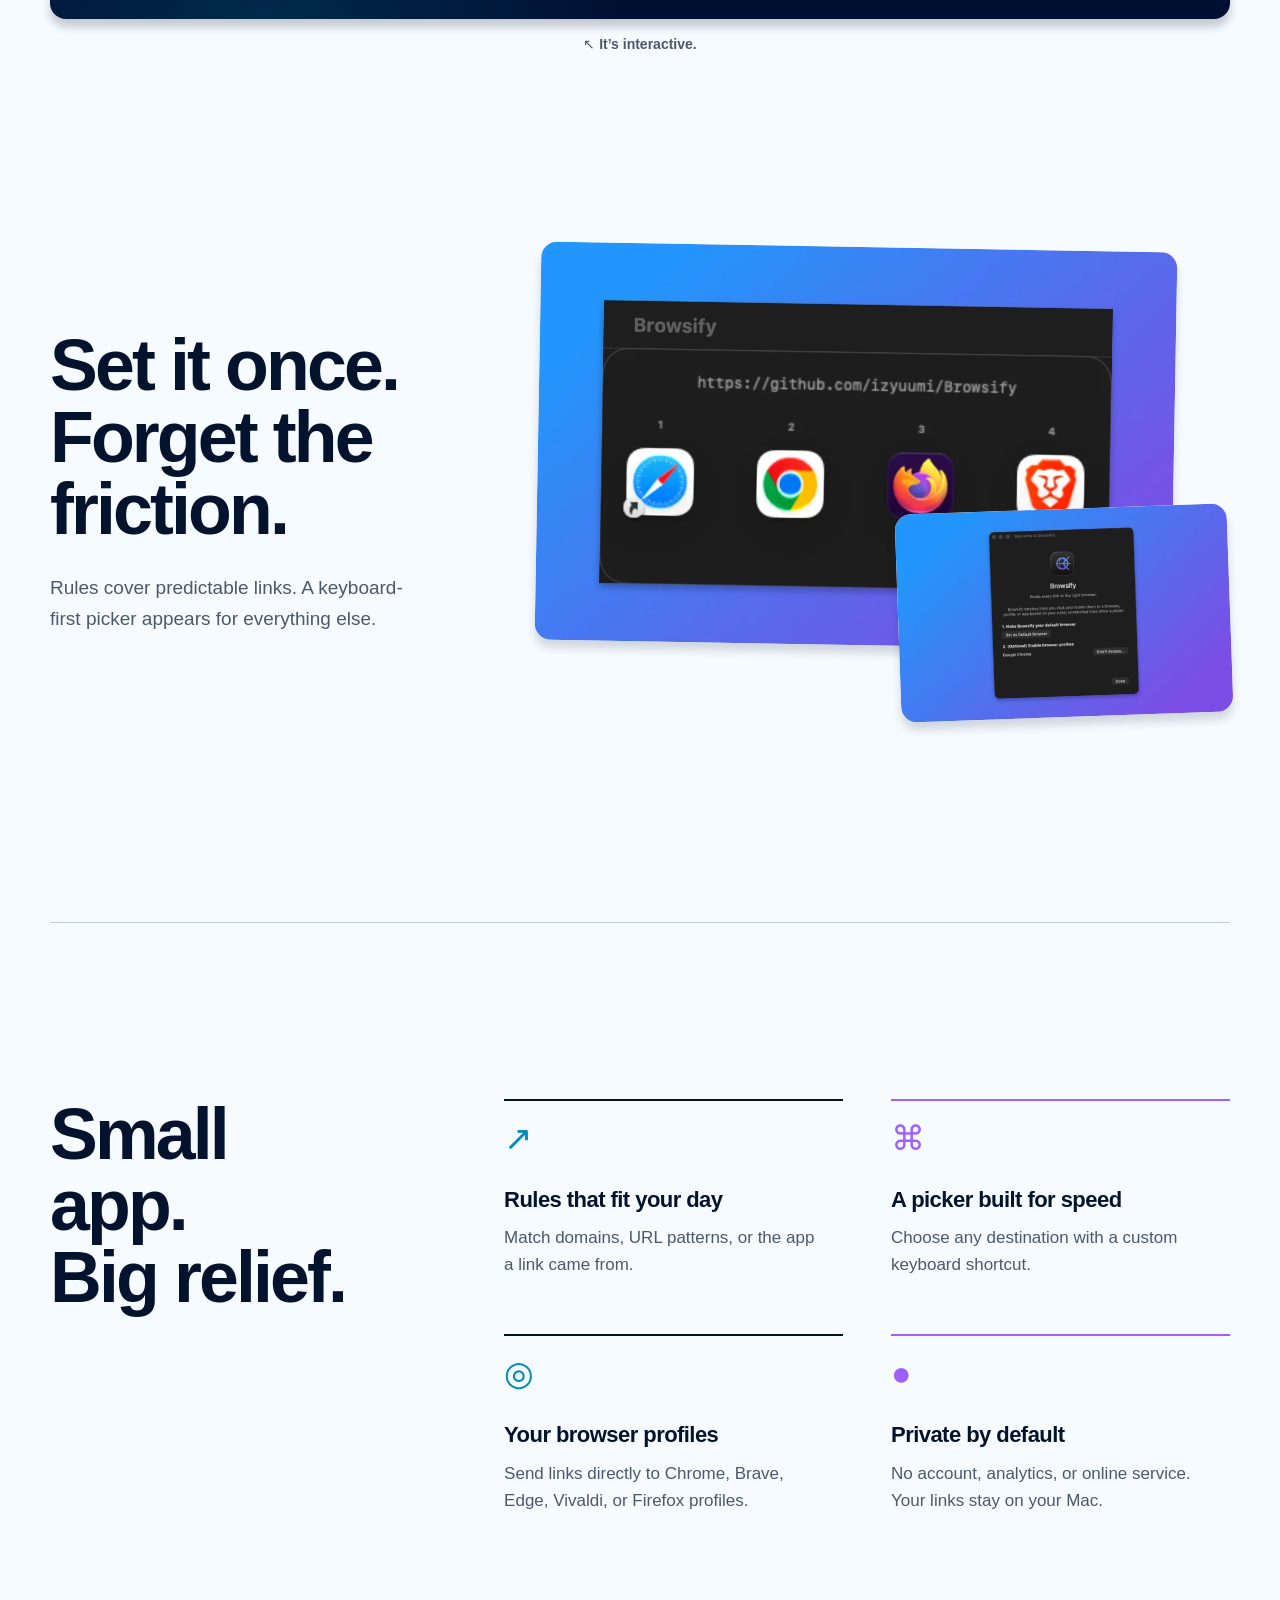
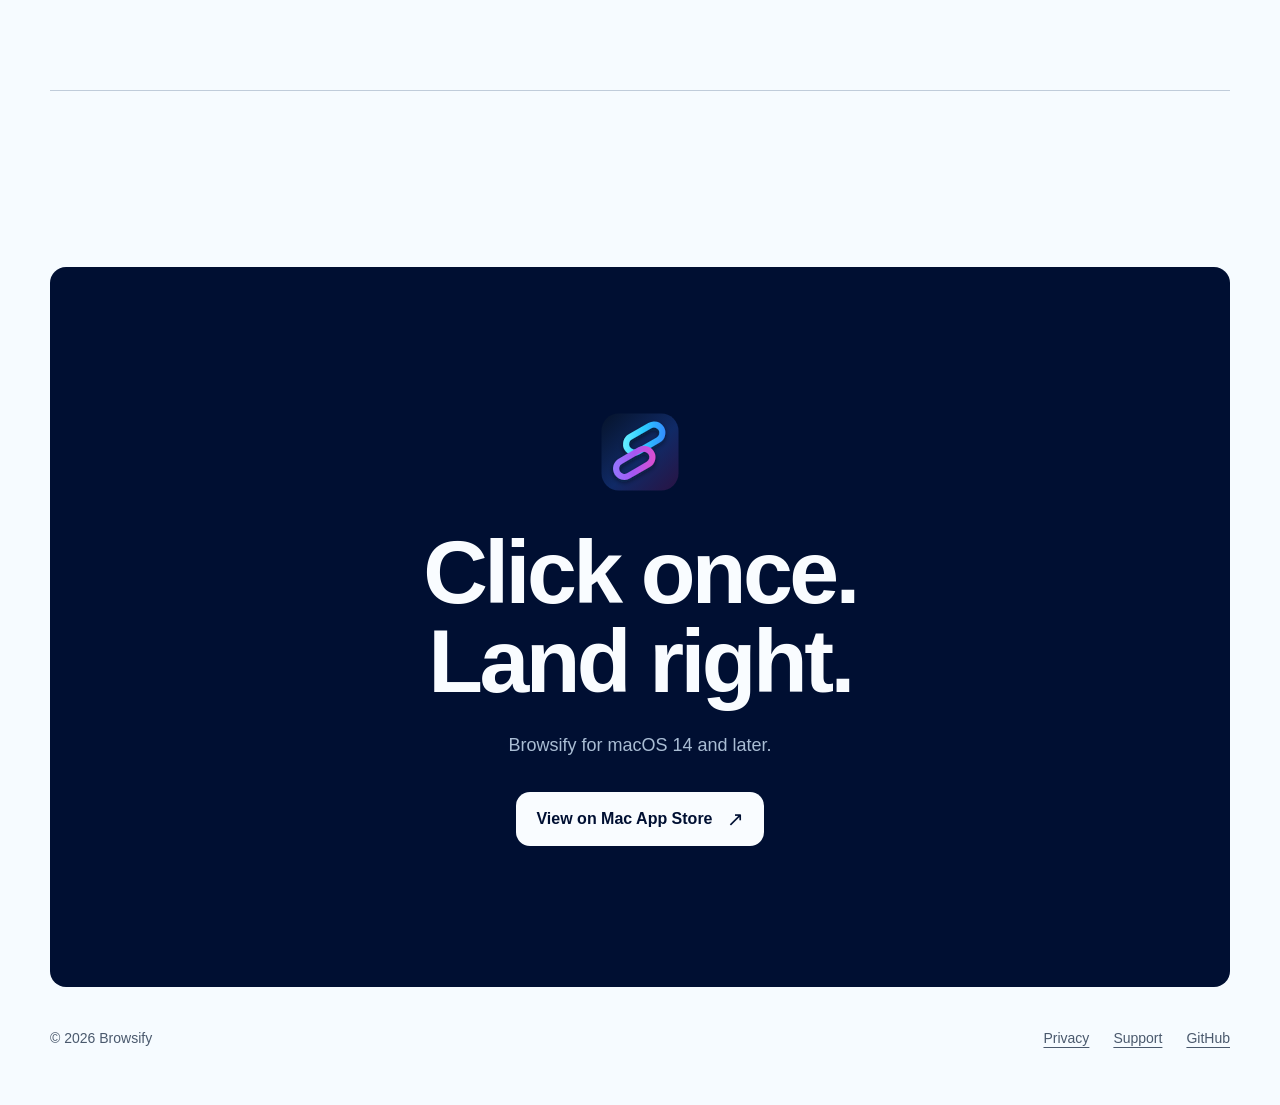
==== commit 01459edc: "design: refresh browser screenshots" ====
--- a/Website/public/index.html
+++ b/Website/public/index.html
@@ -90,9 +90,29 @@
         <h2 id="product-title">Set it once.<br>Forget the friction.</h2>
         <p>Rules cover predictable links. A keyboard-first picker appears for everything else.</p>
       </div>
-      <div class="product-window">
-        <div class="window-bar" aria-hidden="true"><span></span><span></span><span></span></div>
-        <img src="assets/welcome.webp" alt="Browsify welcome window with default-browser setup and optional profile access" width="1920" height="1200">
+      <div class="product-gallery">
+        <div class="product-window product-window-picker">
+          <img
+            src="assets/picker.webp"
+            srcset="assets/picker-960.webp 960w, assets/picker.webp 1920w"
+            sizes="(max-width: 600px) calc(100vw - 28px), (max-width: 860px) calc(100vw - 48px), 62vw"
+            alt="Browsify browser picker offering Safari, Google Chrome, Firefox, and Brave"
+            width="1920"
+            height="1200"
+            loading="lazy"
+            decoding="async">
+        </div>
+        <div class="product-window product-window-welcome">
+          <img
+            src="assets/welcome.webp"
+            srcset="assets/welcome-960.webp 960w, assets/welcome.webp 1920w"
+            sizes="(max-width: 600px) calc(100vw - 28px), (max-width: 860px) calc(100vw - 48px), 30vw"
+            alt="Browsify welcome window with default-browser setup and optional profile access"
+            width="1920"
+            height="1200"
+            loading="lazy"
+            decoding="async">
+        </div>
       </div>
     </section>
 
--- a/Website/public/styles.css
+++ b/Website/public/styles.css
@@ -473,6 +473,11 @@
   margin-top: 28px;
 }
 
+.product-gallery {
+  position: relative;
+  padding: 0 56px 72px 0;
+}
+
 .product-window {
   overflow: hidden;
   border-radius: var(--radius);
@@ -486,17 +491,19 @@
   transform: rotate(0deg) translateY(-4px);
 }
 
-.window-bar {
-  display: flex;
-  gap: 7px;
-  padding: 12px 14px;
-}
-
-.window-bar span {
-  width: 9px;
-  height: 9px;
-  border-radius: 50%;
-  background: oklch(0.72 0.02 253);
+.product-window img {
+  width: 100%;
+  height: auto;
+  aspect-ratio: 8 / 5;
+  object-fit: cover;
+}
+
+.product-window-welcome {
+  position: absolute;
+  right: 0;
+  bottom: 0;
+  width: 48%;
+  transform: rotate(-2deg);
 }
 
 .features {
@@ -707,8 +714,11 @@
     min-height: 140px;
   }
 
+  .product-gallery {
+    grid-row: 1;
+  }
+
   .product-window {
-    grid-row: 1;
     transform: none;
   }
 
@@ -778,6 +788,17 @@
   }
 
   .demo-examples button {
+    width: 100%;
+  }
+
+  .product-gallery {
+    display: grid;
+    gap: 16px;
+    padding: 0;
+  }
+
+  .product-window-welcome {
+    position: relative;
     width: 100%;
   }
 
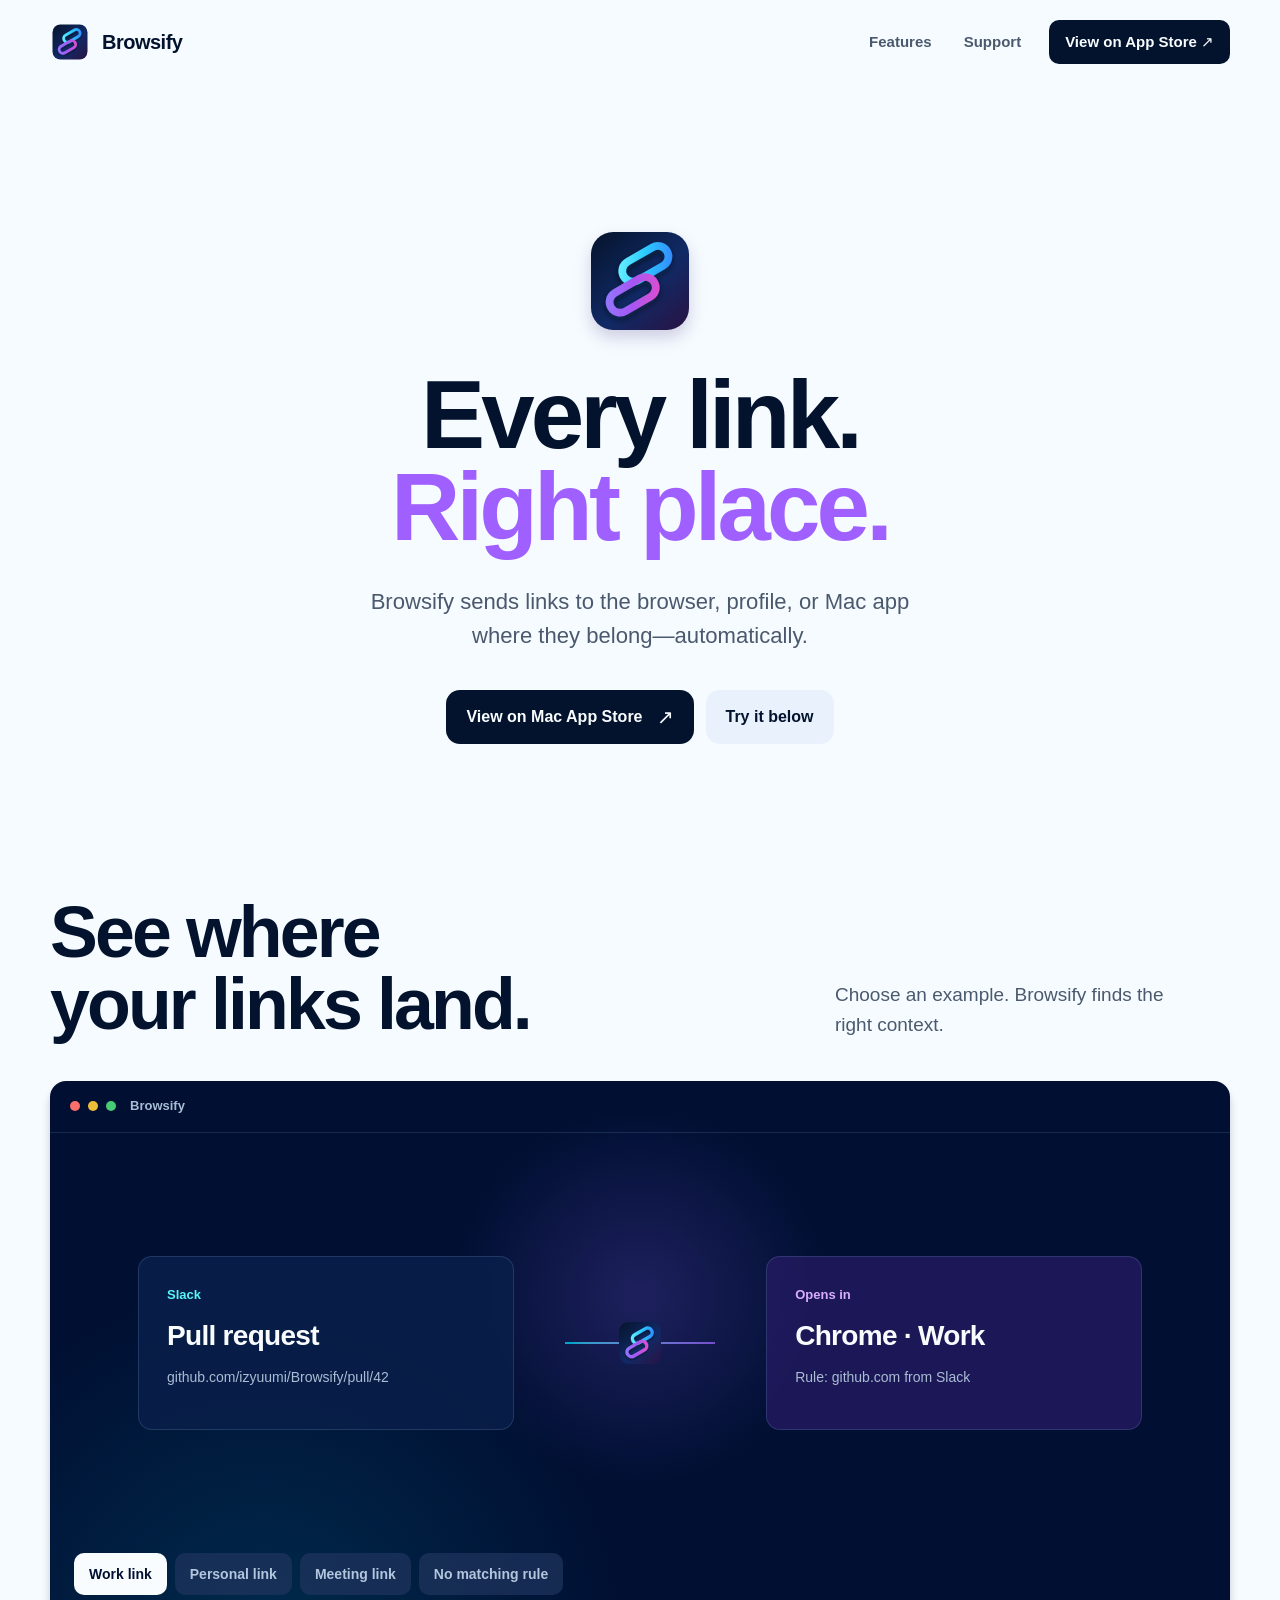
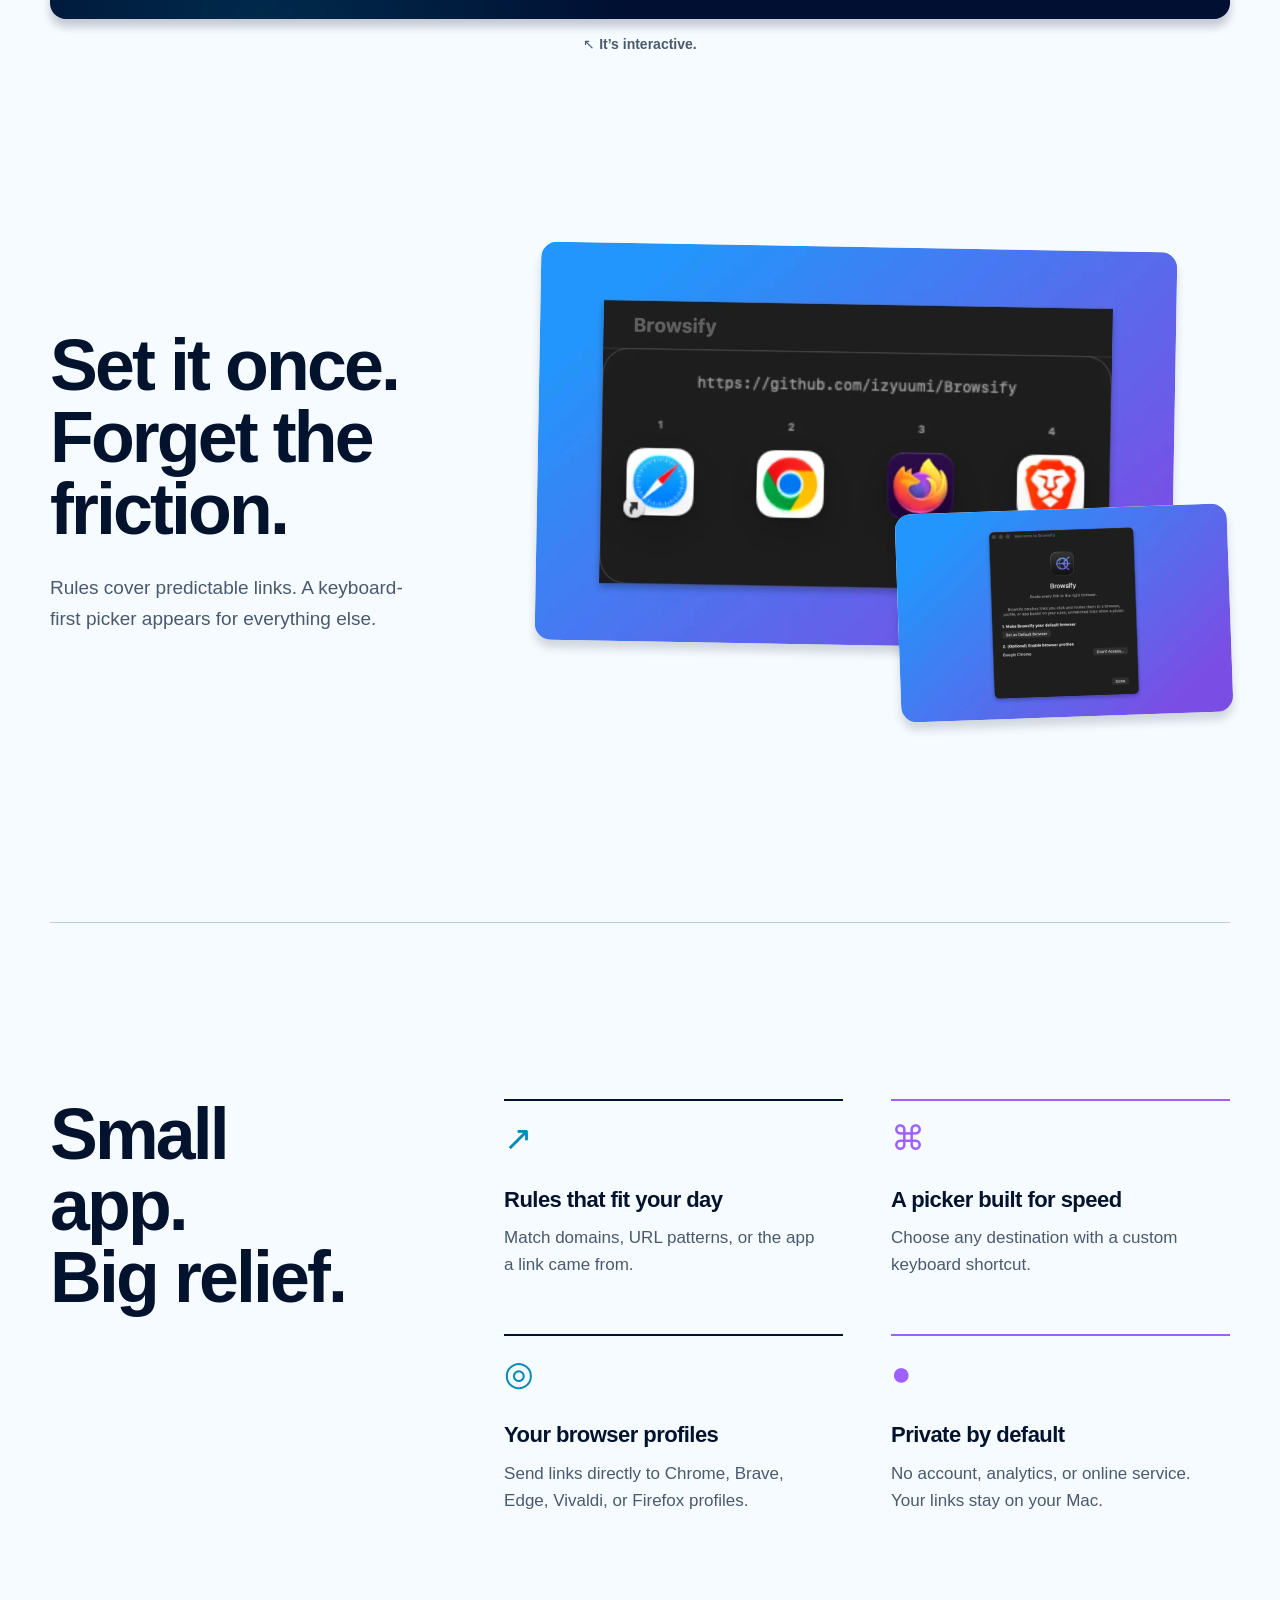
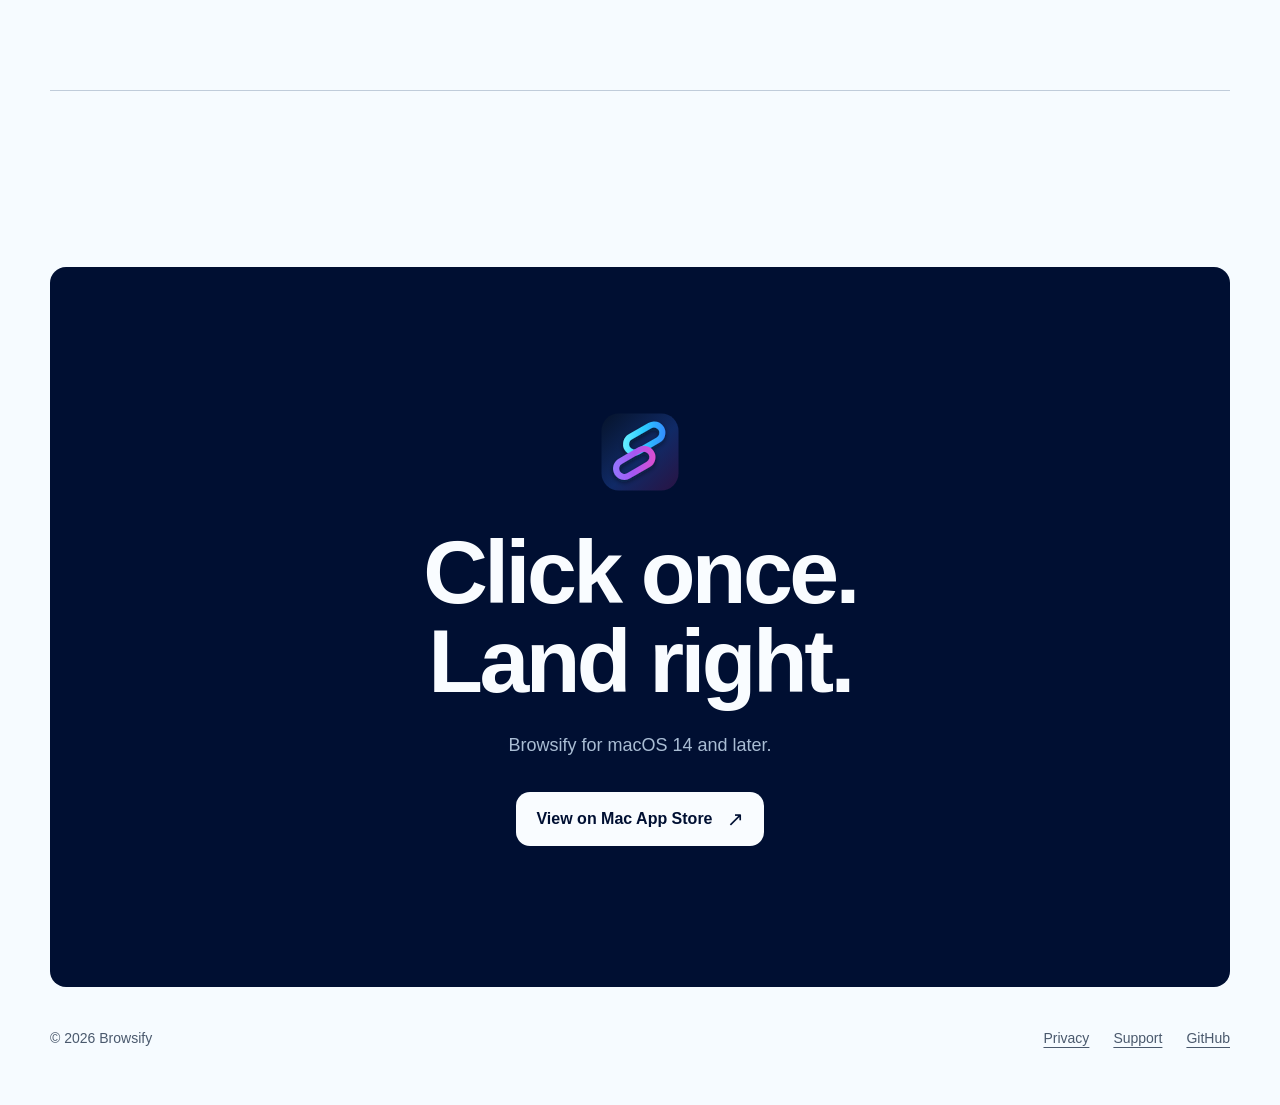
==== commit 8acad3c2: "fix: remove unavailable image variant" ====
--- a/Website/public/index.html
+++ b/Website/public/index.html
@@ -105,8 +105,6 @@
         <div class="product-window product-window-welcome">
           <img
             src="assets/welcome.webp"
-            srcset="assets/welcome-960.webp 960w, assets/welcome.webp 1920w"
-            sizes="(max-width: 600px) calc(100vw - 28px), (max-width: 860px) calc(100vw - 48px), 30vw"
             alt="Browsify welcome window with default-browser setup and optional profile access"
             width="1920"
             height="1200"
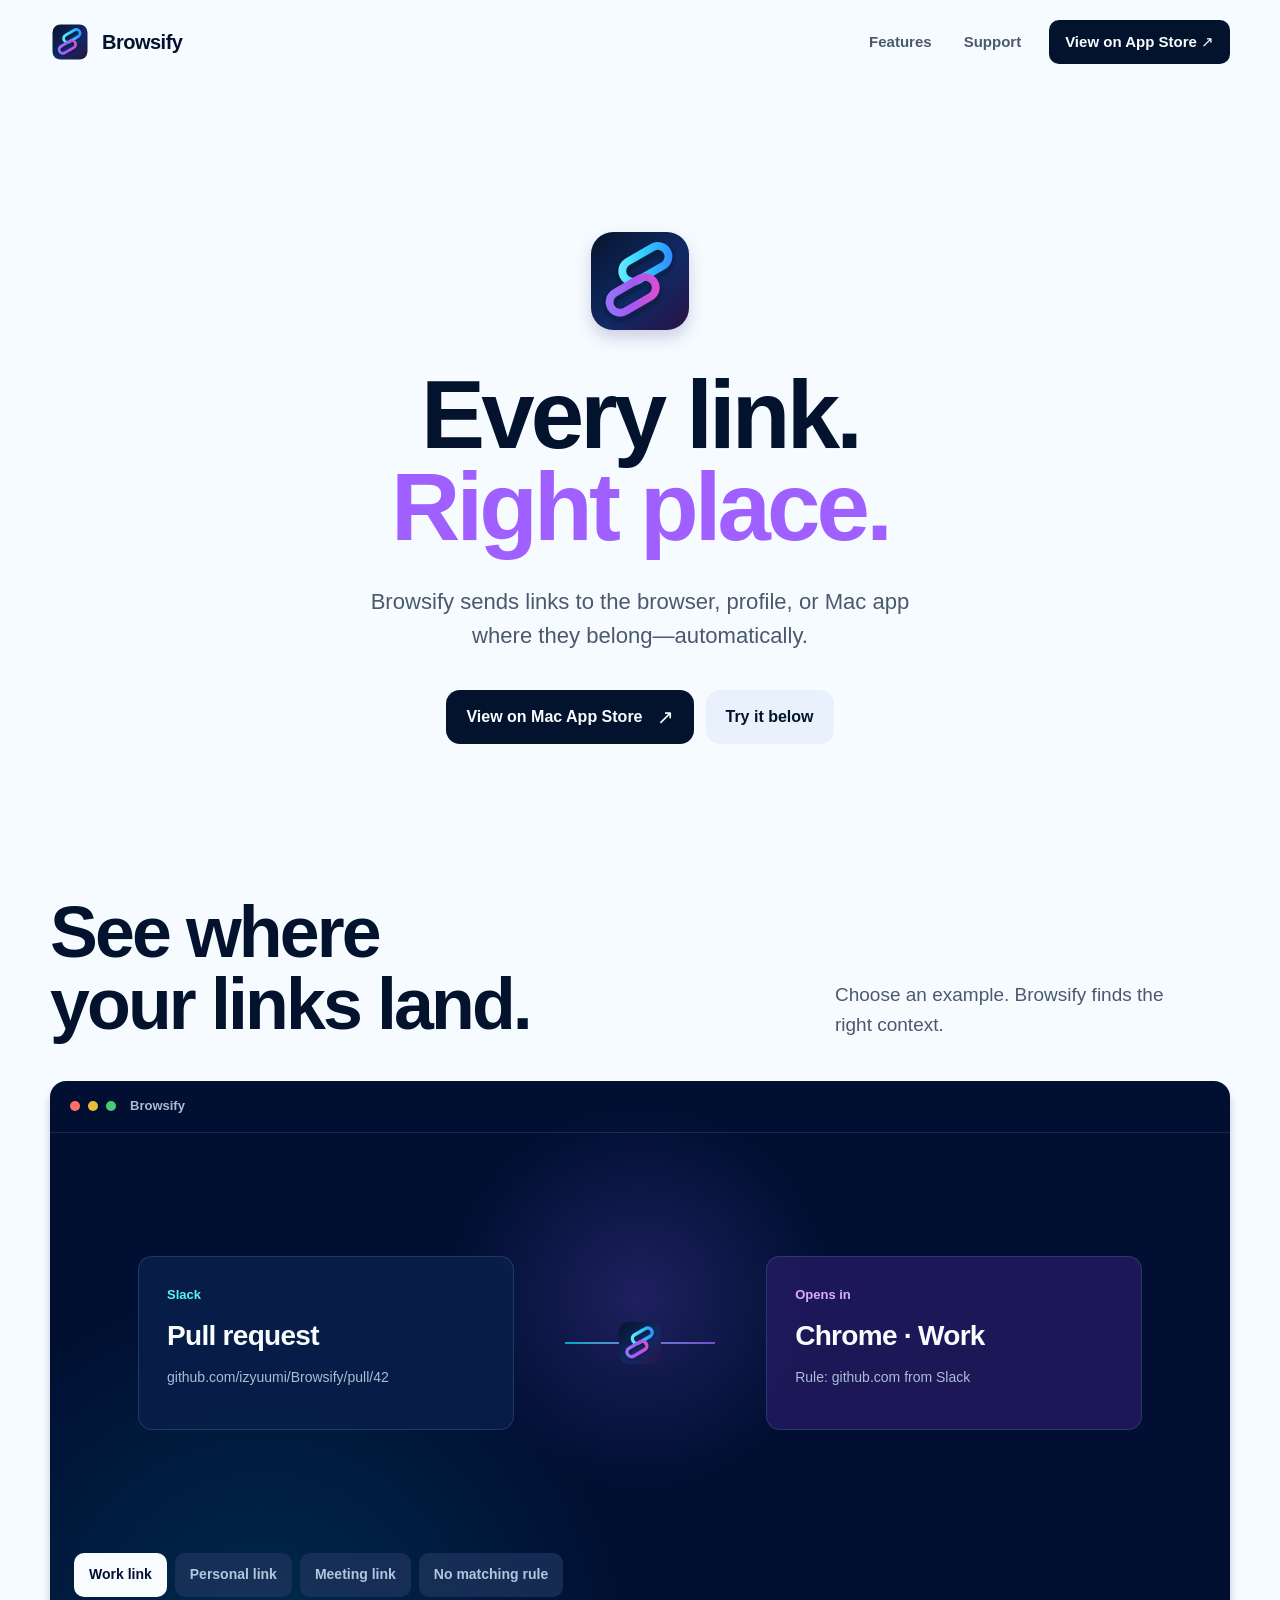
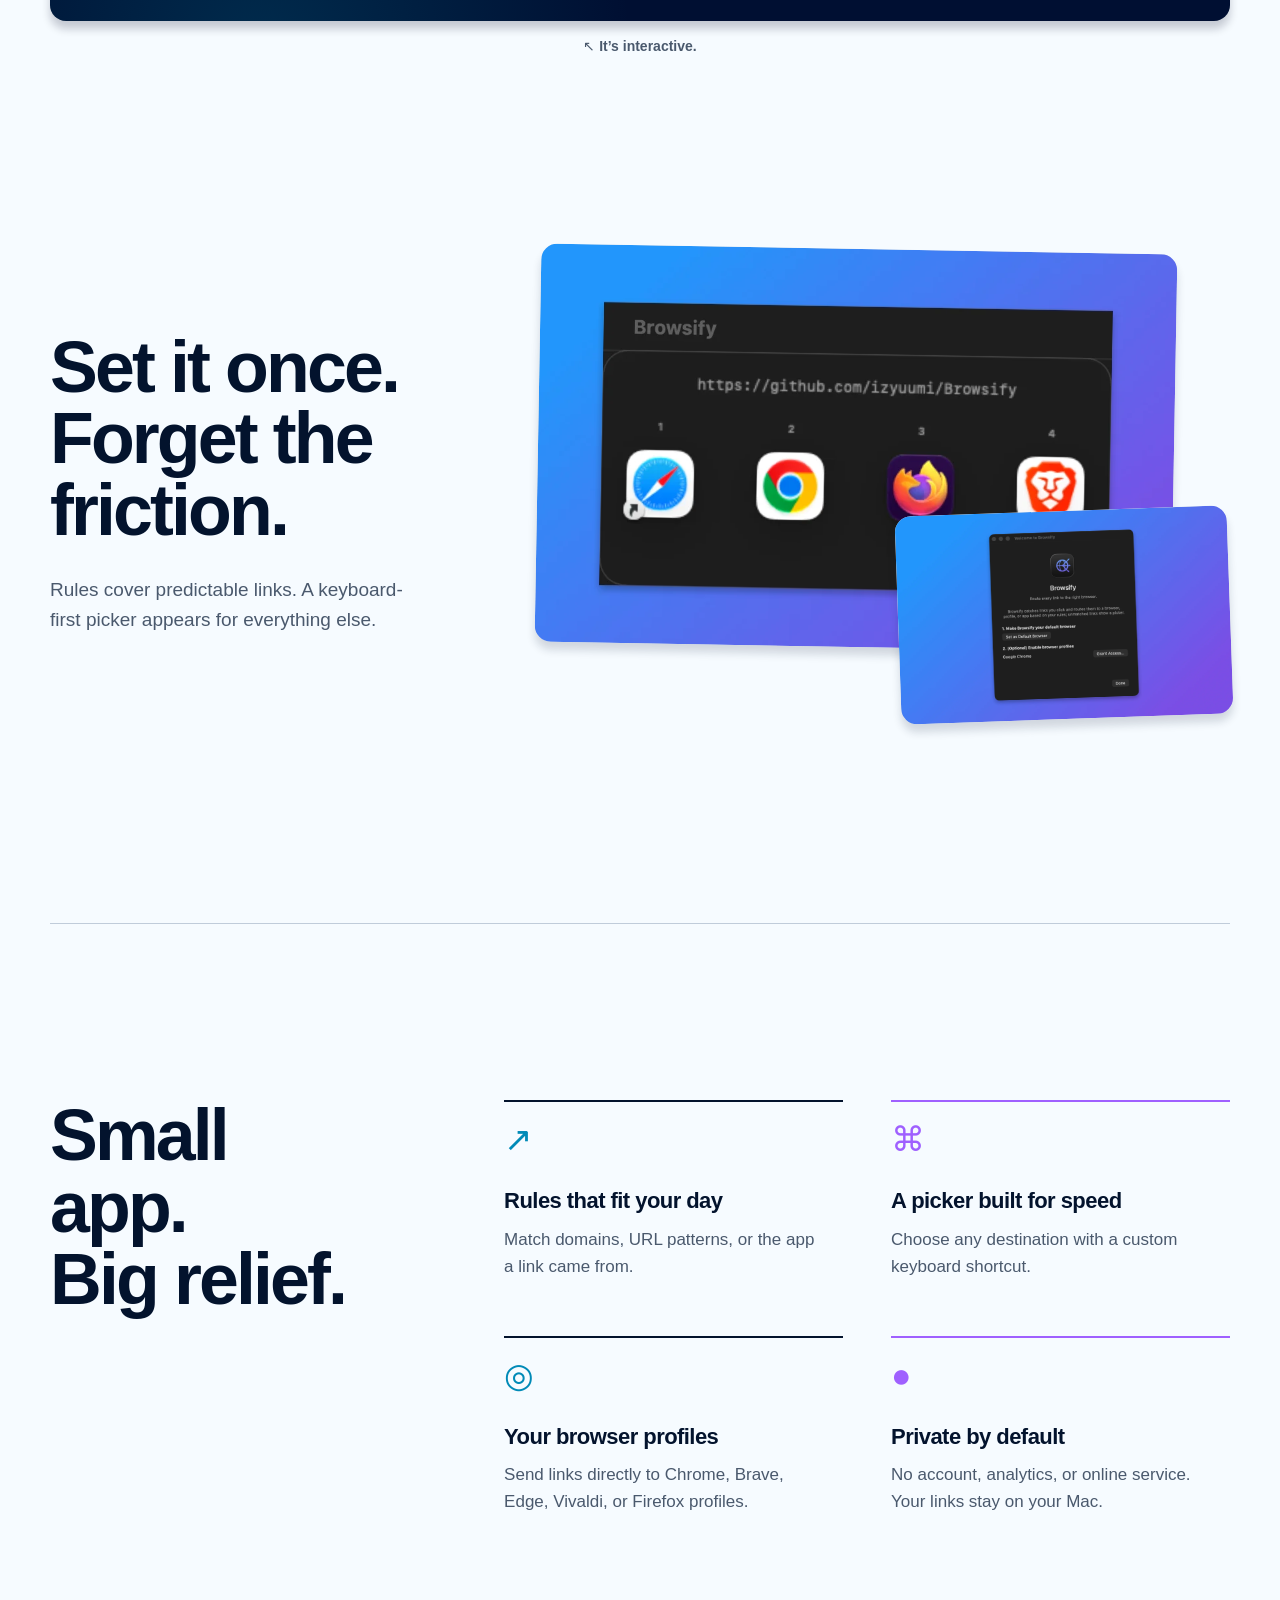
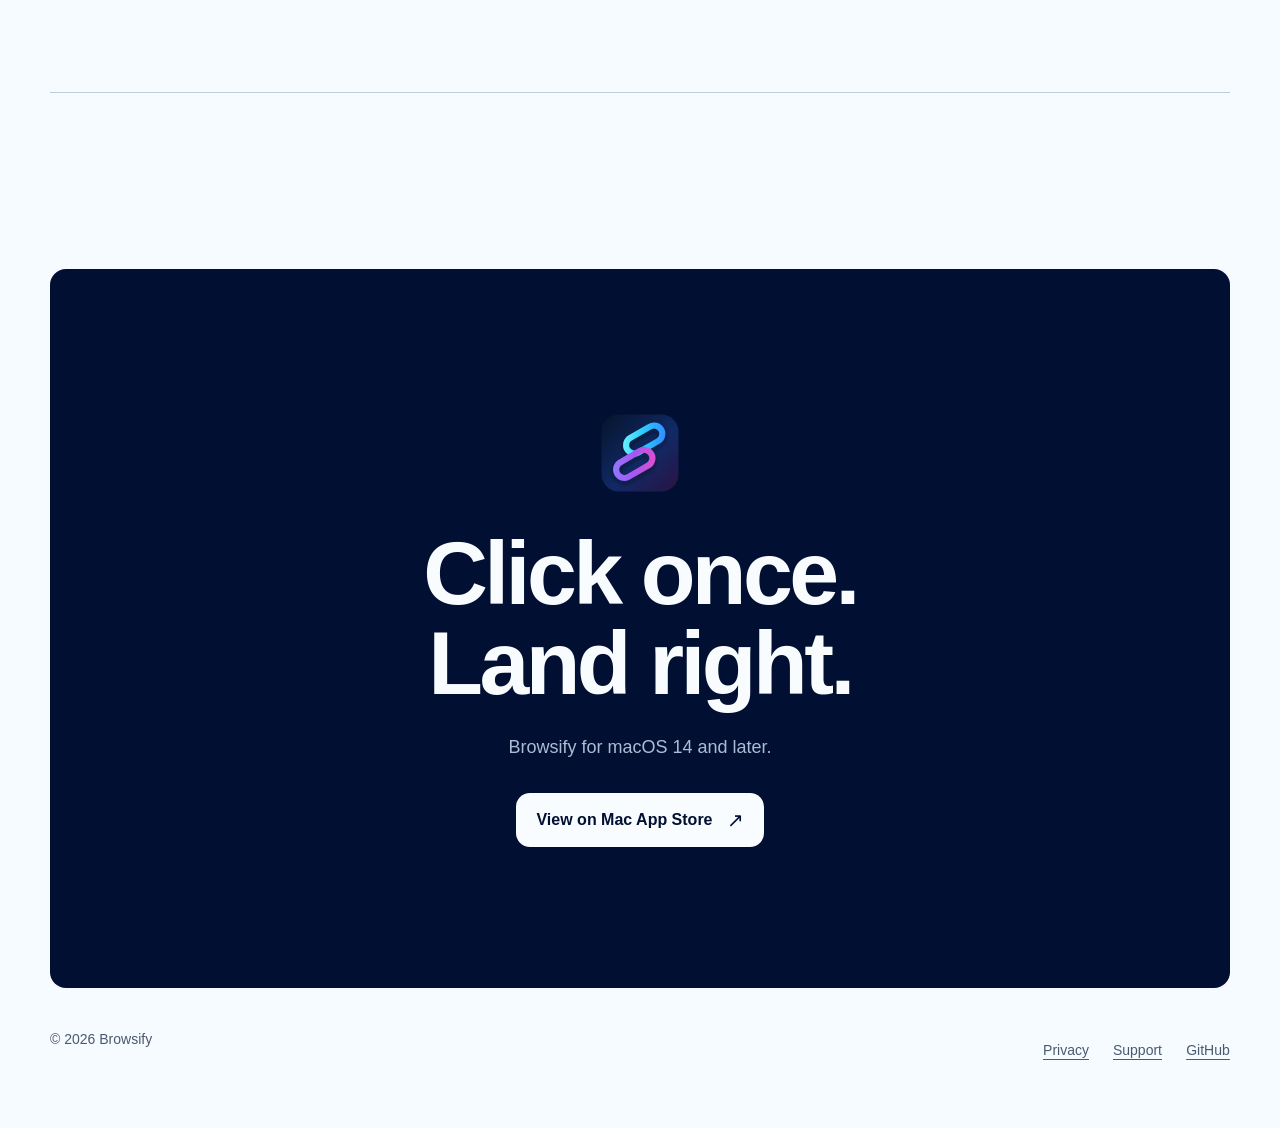
==== commit c79653f6: "Harden Browsify website for mobile" ====
--- a/Website/public/index.html
+++ b/Website/public/index.html
@@ -2,7 +2,7 @@
 <html lang="en">
 <head>
   <meta charset="utf-8">
-  <meta name="viewport" content="width=device-width, initial-scale=1">
+  <meta name="viewport" content="width=device-width, initial-scale=1, viewport-fit=cover">
   <title>Browsify — Every link, right place</title>
   <meta name="description" content="Browsify routes every link to the right browser, profile, or Mac app. Rules handle the routine. A fast picker handles the rest.">
   <meta name="theme-color" content="#F7F9FD">
--- a/Website/public/styles.css
+++ b/Website/public/styles.css
@@ -58,6 +58,7 @@
 button,
 a {
   -webkit-tap-highlight-color: transparent;
+  touch-action: manipulation;
 }
 
 .skip-link {
@@ -98,6 +99,8 @@
 
 .wordmark {
   display: inline-flex;
+  min-width: 44px;
+  min-height: 44px;
   align-items: center;
   gap: 12px;
   font-size: 20px;
@@ -430,7 +433,7 @@
 }
 
 .demo-examples button {
-  min-height: 42px;
+  min-height: 44px;
   padding: 10px 15px;
   border: 0;
   border-radius: 10px;
@@ -619,6 +622,11 @@
 
 .footer-links a,
 .text-link {
+  display: inline-flex;
+  min-width: 44px;
+  min-height: 44px;
+  align-items: center;
+  justify-content: center;
   text-decoration-thickness: 1px;
   text-underline-offset: 4px;
 }
@@ -737,7 +745,17 @@
   }
 
   .site-header {
-    padding-block: 14px;
+    padding-top: calc(14px + env(safe-area-inset-top));
+    padding-bottom: 14px;
+  }
+
+  .site-header,
+  .site-footer,
+  main > section:not(.closing),
+  .legal-main {
+    width: auto;
+    margin-inline-start: max(14px, env(safe-area-inset-left));
+    margin-inline-end: max(14px, env(safe-area-inset-right));
   }
 
   .wordmark span,
@@ -815,6 +833,7 @@
   .site-footer {
     align-items: flex-start;
     flex-direction: column;
+    padding-bottom: calc(56px + env(safe-area-inset-bottom));
   }
 }
 
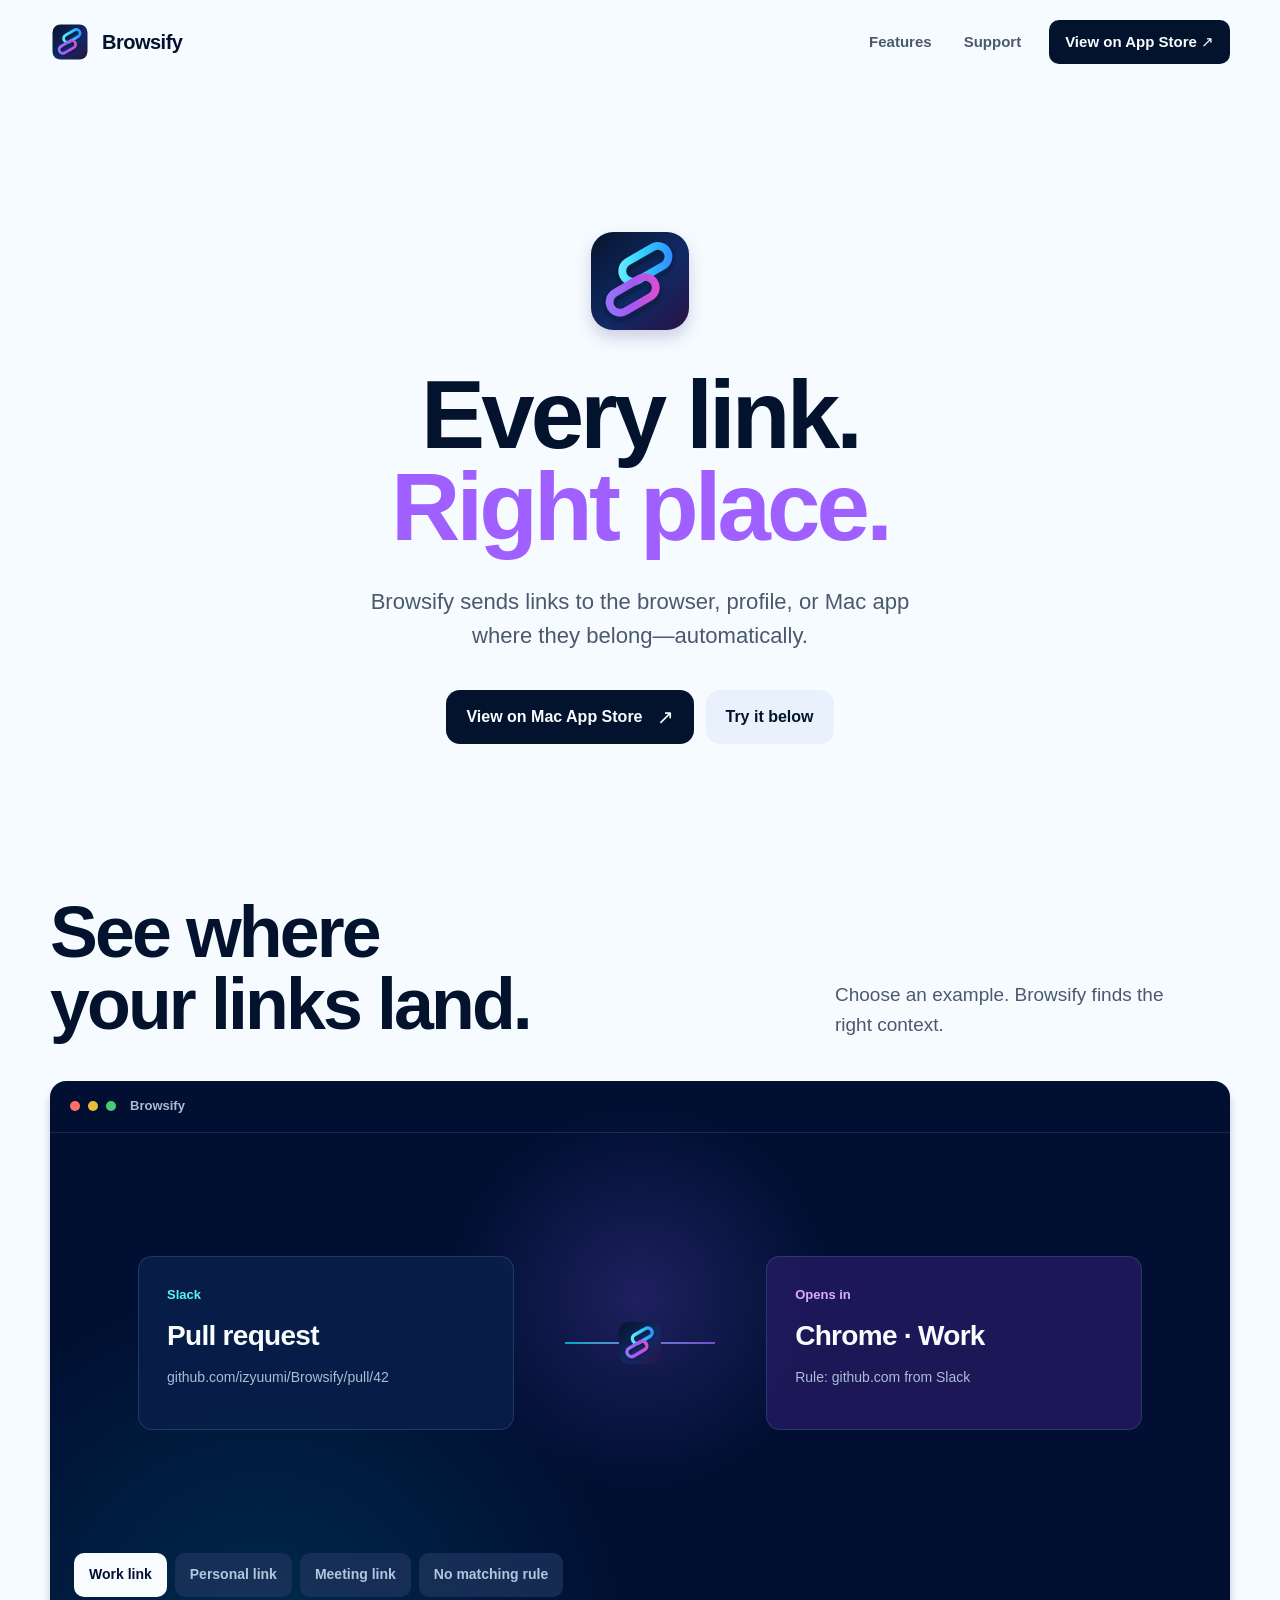
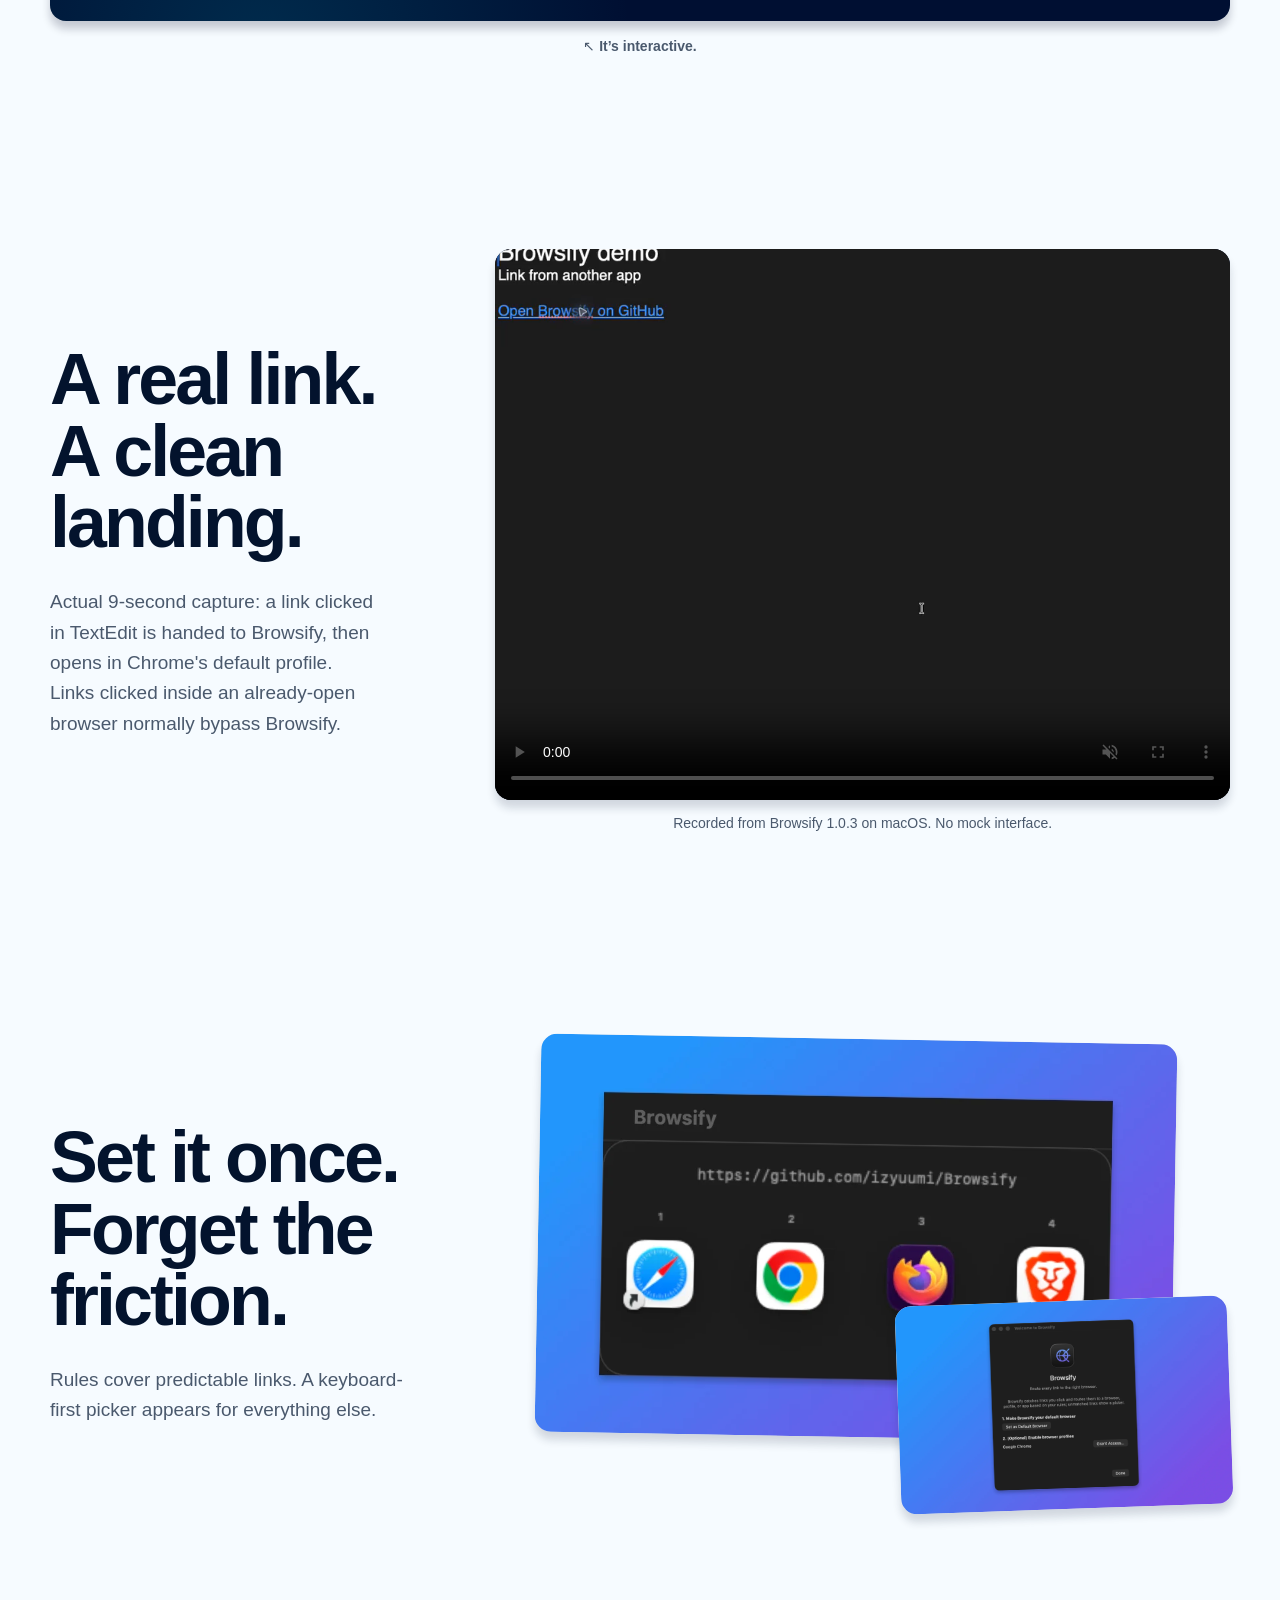
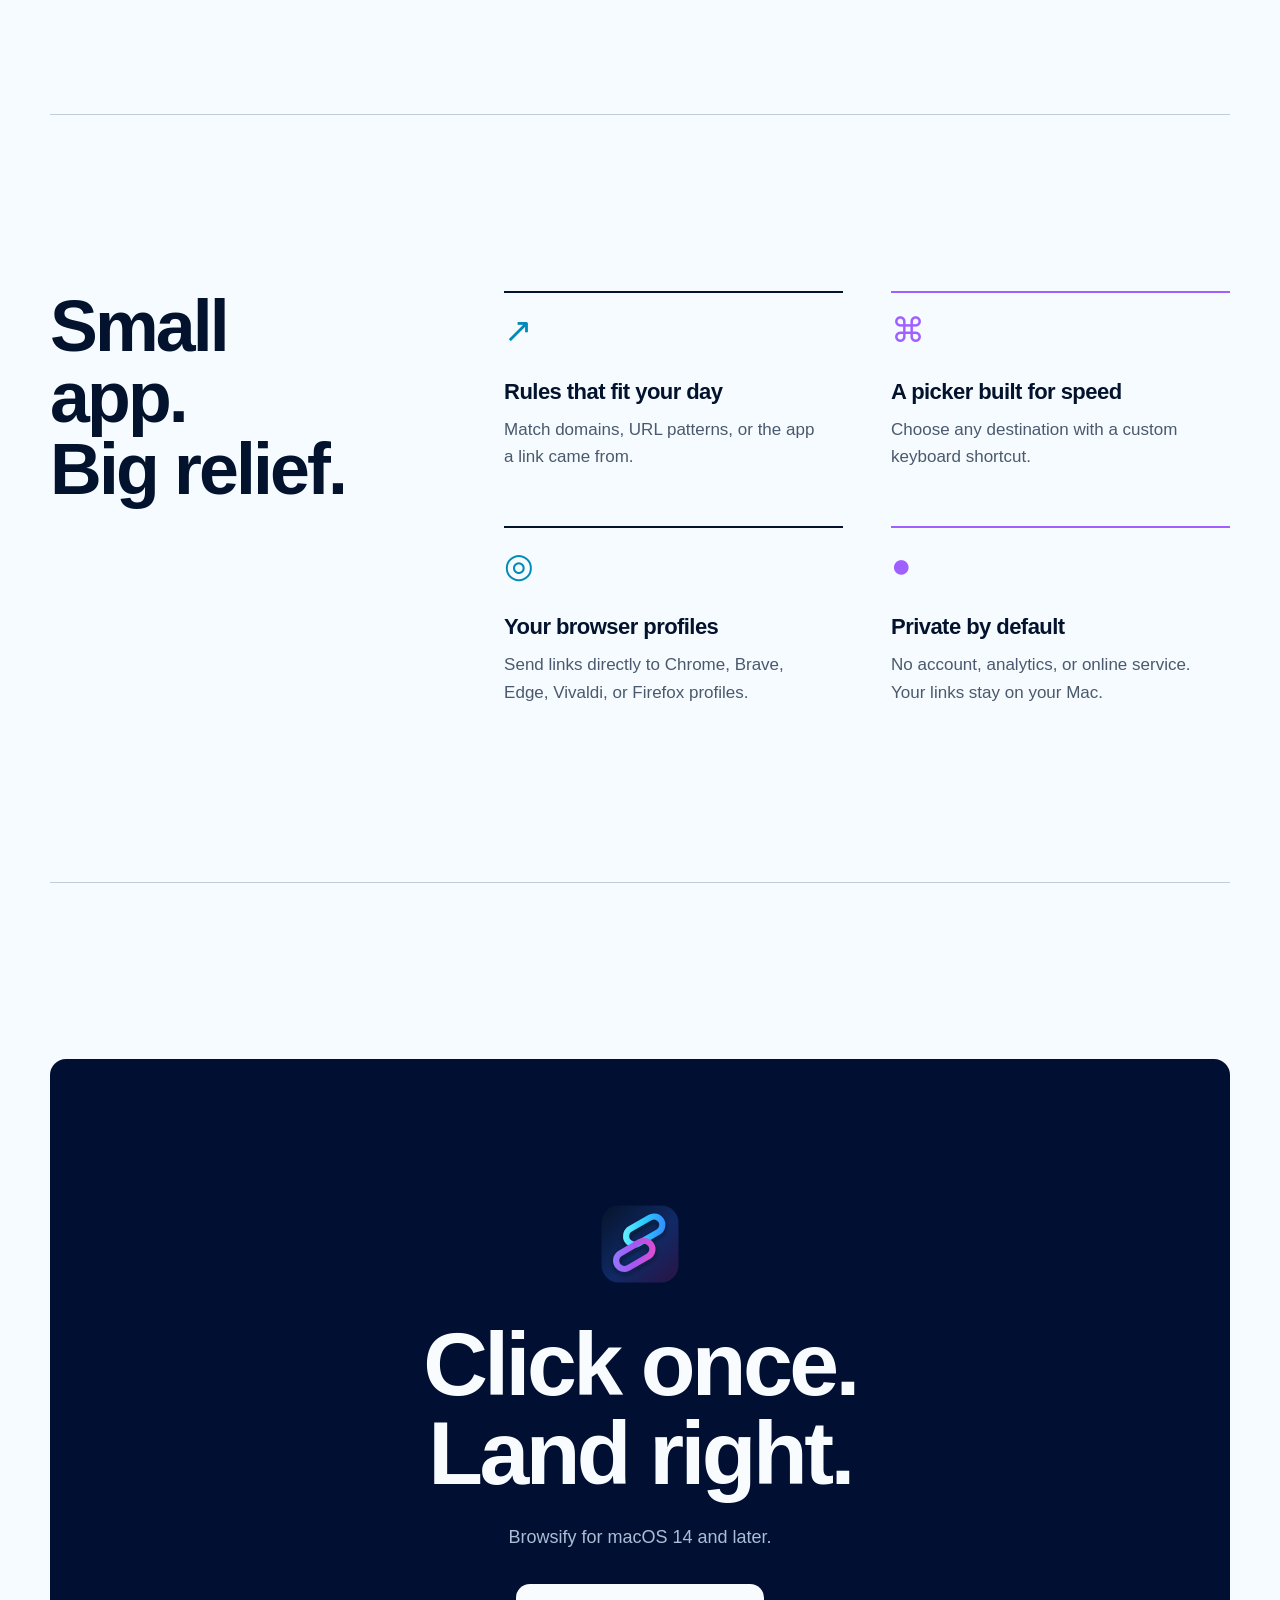
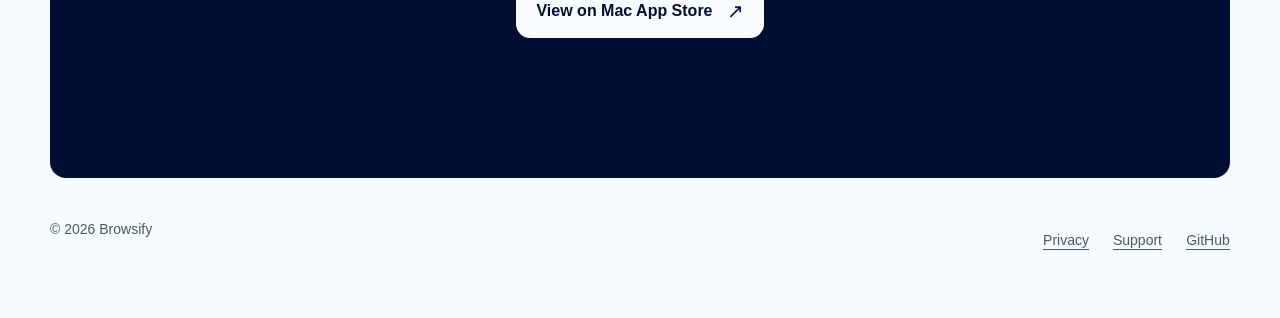
==== commit 3437ffa9: "Add campaign attribution and real app demo" ====
--- a/Website/public/index.html
+++ b/Website/public/index.html
@@ -1,4 +1,4 @@
-<!doctype html>
+<!DOCTYPE html>
 <html lang="en">
 <head>
   <meta charset="utf-8">
@@ -27,7 +27,7 @@
     <nav class="site-nav" aria-label="Primary navigation">
       <a href="#features">Features</a>
       <a href="/support/">Support</a>
-      <a class="nav-cta" href="https://apps.apple.com/app/browsify/id6754360715?mt=12">View on App Store <span aria-hidden="true">↗</span></a>
+      <a class="nav-cta" href="https://apps.apple.com/app/apple-store/id6754360715?pt=118700350&amp;ct=browsify-web-2026-09&amp;mt=8">View on App Store <span aria-hidden="true">↗</span></a>
     </nav>
   </header>
 
@@ -37,7 +37,7 @@
       <h1 id="hero-title">Every link.<br><span>Right place.</span></h1>
       <p>Browsify sends links to the browser, profile, or Mac app where they belong—automatically.</p>
       <div class="hero-actions">
-        <a class="button" href="https://apps.apple.com/app/browsify/id6754360715?mt=12"><span>View on Mac App Store</span><span class="button-arrow" aria-hidden="true">↗</span></a>
+        <a class="button" href="https://apps.apple.com/app/apple-store/id6754360715?pt=118700350&amp;ct=browsify-web-2026-09&amp;mt=8"><span>View on Mac App Store</span><span class="button-arrow" aria-hidden="true">↗</span></a>
         <a class="quiet-button" href="#playground">Try it below</a>
       </div>
     </section>
@@ -83,6 +83,20 @@
         </div>
       </div>
       <p class="demo-hint"><span aria-hidden="true">↖</span> It’s interactive.</p>
+    </section>
+
+    <section class="real-demo" aria-labelledby="real-demo-title">
+      <div class="real-demo-copy">
+        <h2 id="real-demo-title">A real link.<br>A clean landing.</h2>
+          <p>Actual 9-second capture: a link clicked in TextEdit is handed to Browsify, then opens in Chrome's default profile. Links clicked inside an already-open browser normally bypass Browsify.</p>
+      </div>
+      <figure class="real-demo-media">
+        <video controls muted playsinline preload="metadata" poster="assets/browsify-demo-poster.png" aria-describedby="real-demo-caption">
+          <source src="assets/browsify-demo.mp4" type="video/mp4">
+              <img src="assets/browsify-demo-poster.png" alt="TextEdit displaying a link that Browsify routes to the Browsify GitHub page in Chrome's default profile" width="960" height="720">
+        </video>
+        <figcaption id="real-demo-caption">Recorded from Browsify 1.0.3 on macOS. No mock interface.</figcaption>
+      </figure>
     </section>
 
     <section class="product-proof" aria-labelledby="product-title">
@@ -144,7 +158,7 @@
       <img src="assets/browsify-icon.svg" alt="" width="88" height="88">
       <h2 id="closing-title">Click once.<br>Land right.</h2>
       <p>Browsify for macOS 14 and later.</p>
-      <a class="button button-light" href="https://apps.apple.com/app/browsify/id6754360715?mt=12"><span>View on Mac App Store</span><span class="button-arrow" aria-hidden="true">↗</span></a>
+      <a class="button button-light" href="https://apps.apple.com/app/apple-store/id6754360715?pt=118700350&amp;ct=browsify-web-2026-09&amp;mt=8"><span>View on Mac App Store</span><span class="button-arrow" aria-hidden="true">↗</span></a>
     </section>
   </main>
 
--- a/Website/public/styles.css
+++ b/Website/public/styles.css
@@ -251,6 +251,51 @@
   padding-bottom: clamp(112px, 15vw, 192px);
 }
 
+.real-demo {
+  display: grid;
+  grid-template-columns: minmax(260px, 0.62fr) minmax(0, 1.38fr);
+  align-items: center;
+  gap: clamp(48px, 9vw, 128px);
+  padding-bottom: clamp(120px, 16vw, 208px);
+}
+
+.real-demo-copy h2 {
+  margin: 0;
+  font-size: clamp(2.8rem, 5.6vw, 5rem);
+  line-height: 1;
+  letter-spacing: -0.04em;
+  text-wrap: balance;
+}
+
+.real-demo-copy p {
+  max-width: 42ch;
+  margin: 28px 0 0;
+  color: var(--muted);
+  font-size: 19px;
+  text-wrap: pretty;
+}
+
+.real-demo-media {
+  margin: 0;
+}
+
+.real-demo-media video {
+  display: block;
+  width: 100%;
+  height: auto;
+  aspect-ratio: 4 / 3;
+  border-radius: var(--radius);
+  background: var(--navy);
+  box-shadow: 0 8px 8px oklch(0.25 0.05 260 / 0.16);
+}
+
+.real-demo-media figcaption {
+  margin-top: 12px;
+  color: var(--muted);
+  font-size: 14px;
+  text-align: center;
+}
+
 .playground-heading {
   display: flex;
   align-items: end;
@@ -692,6 +737,7 @@
 
 @media (max-width: 860px) {
   .playground-heading,
+  .real-demo,
   .product-proof,
   .features {
     grid-template-columns: 1fr;
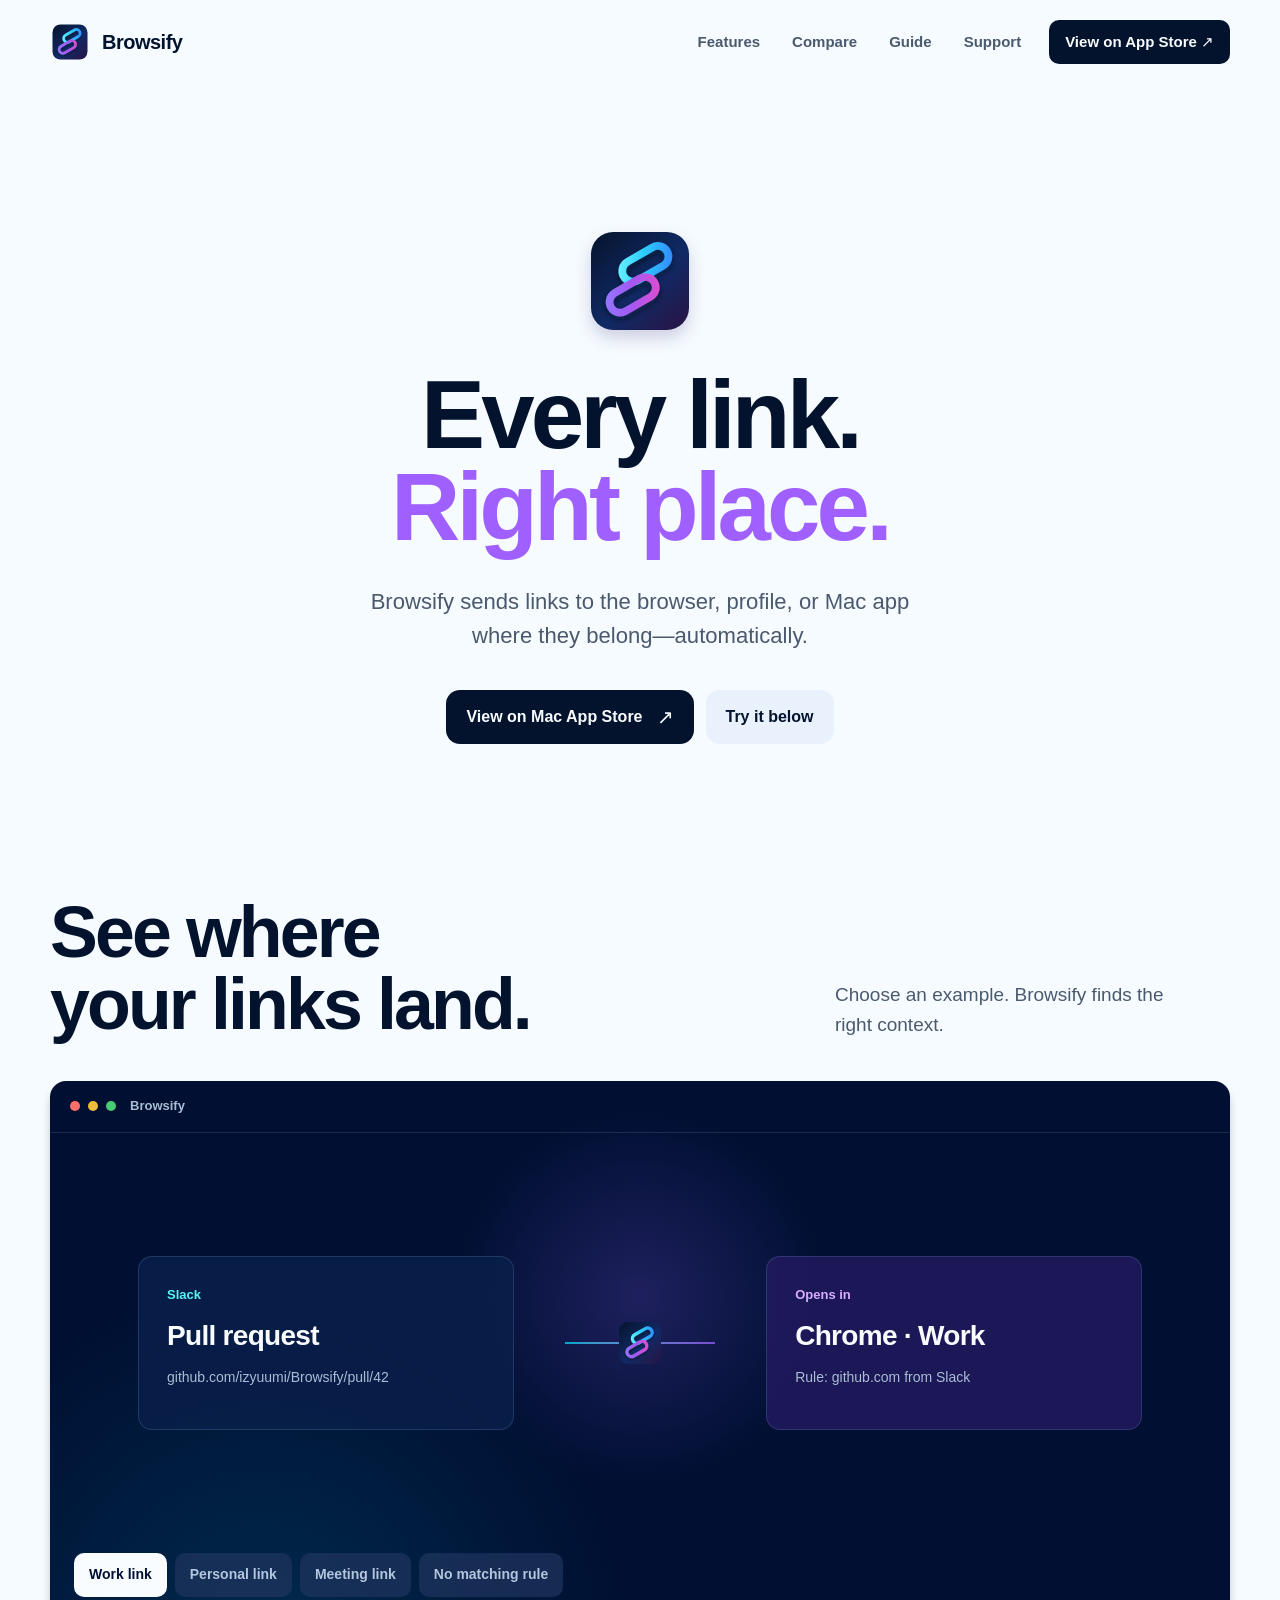
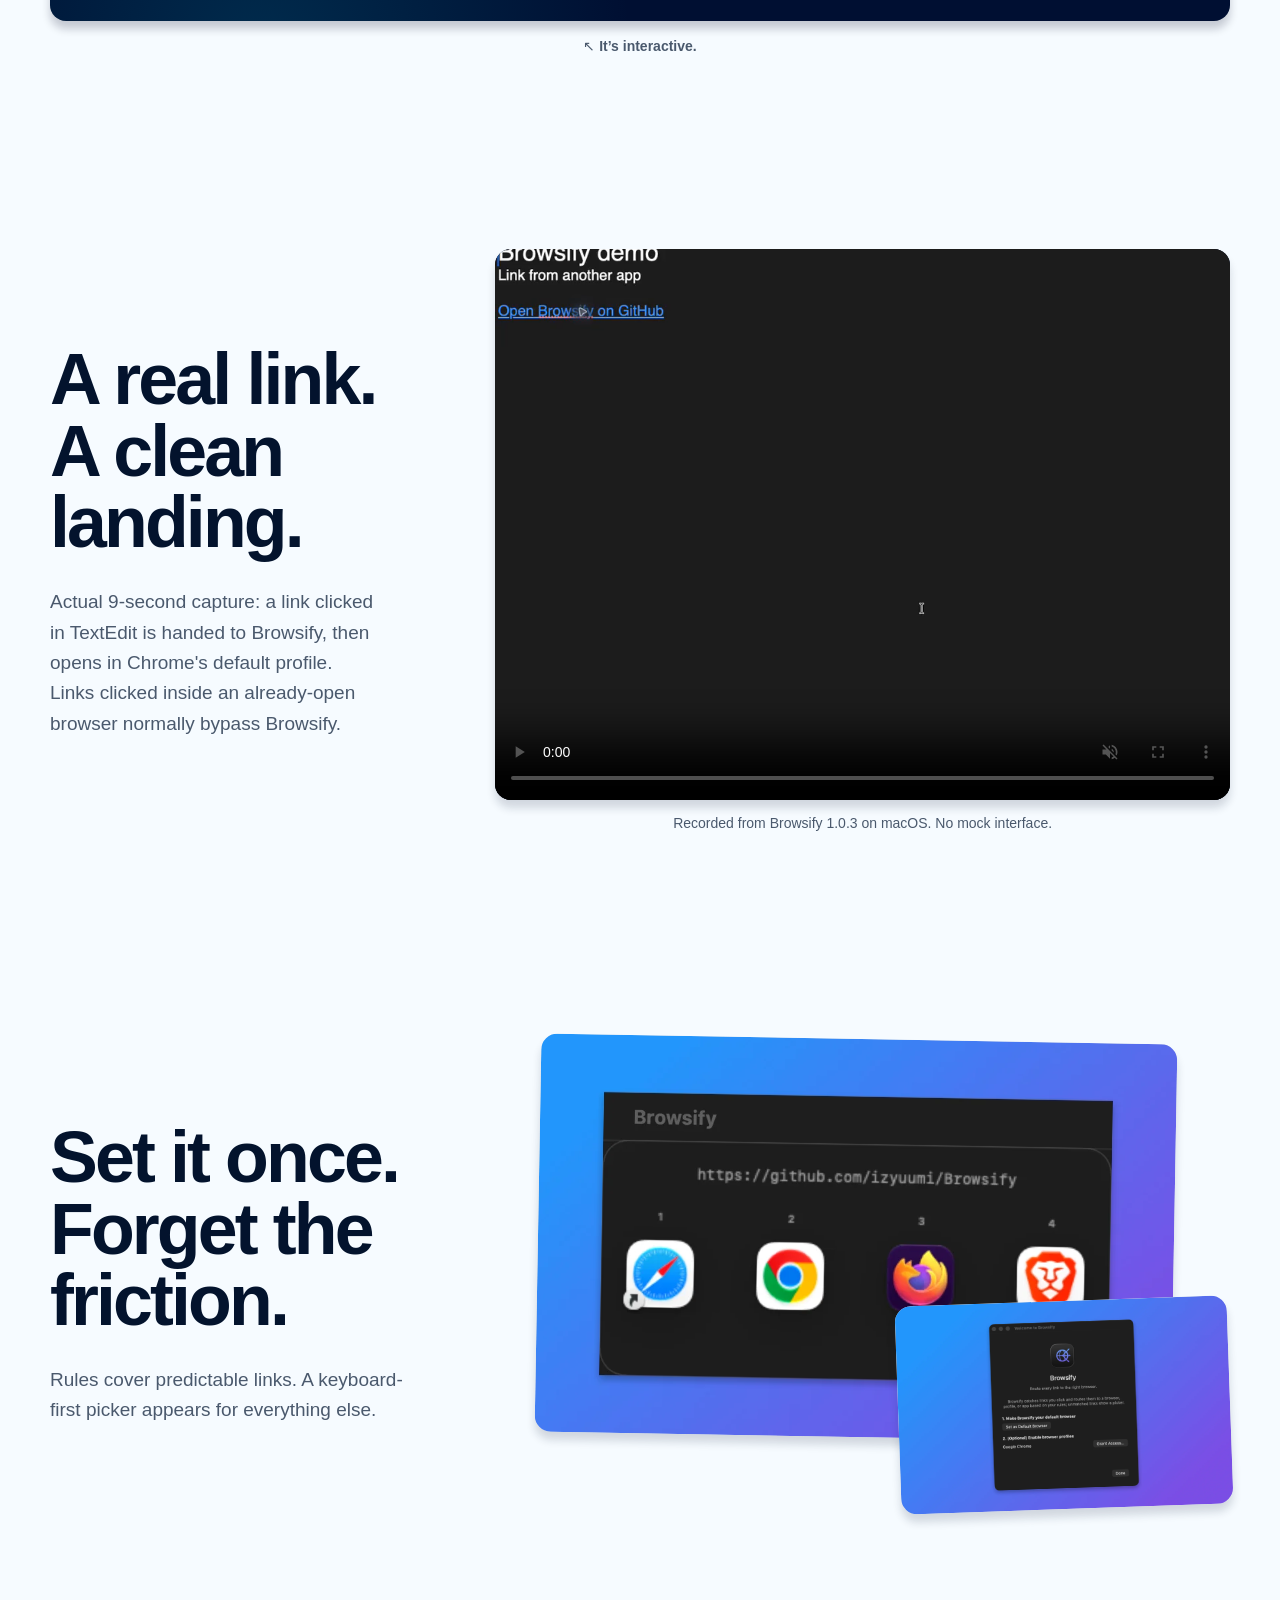
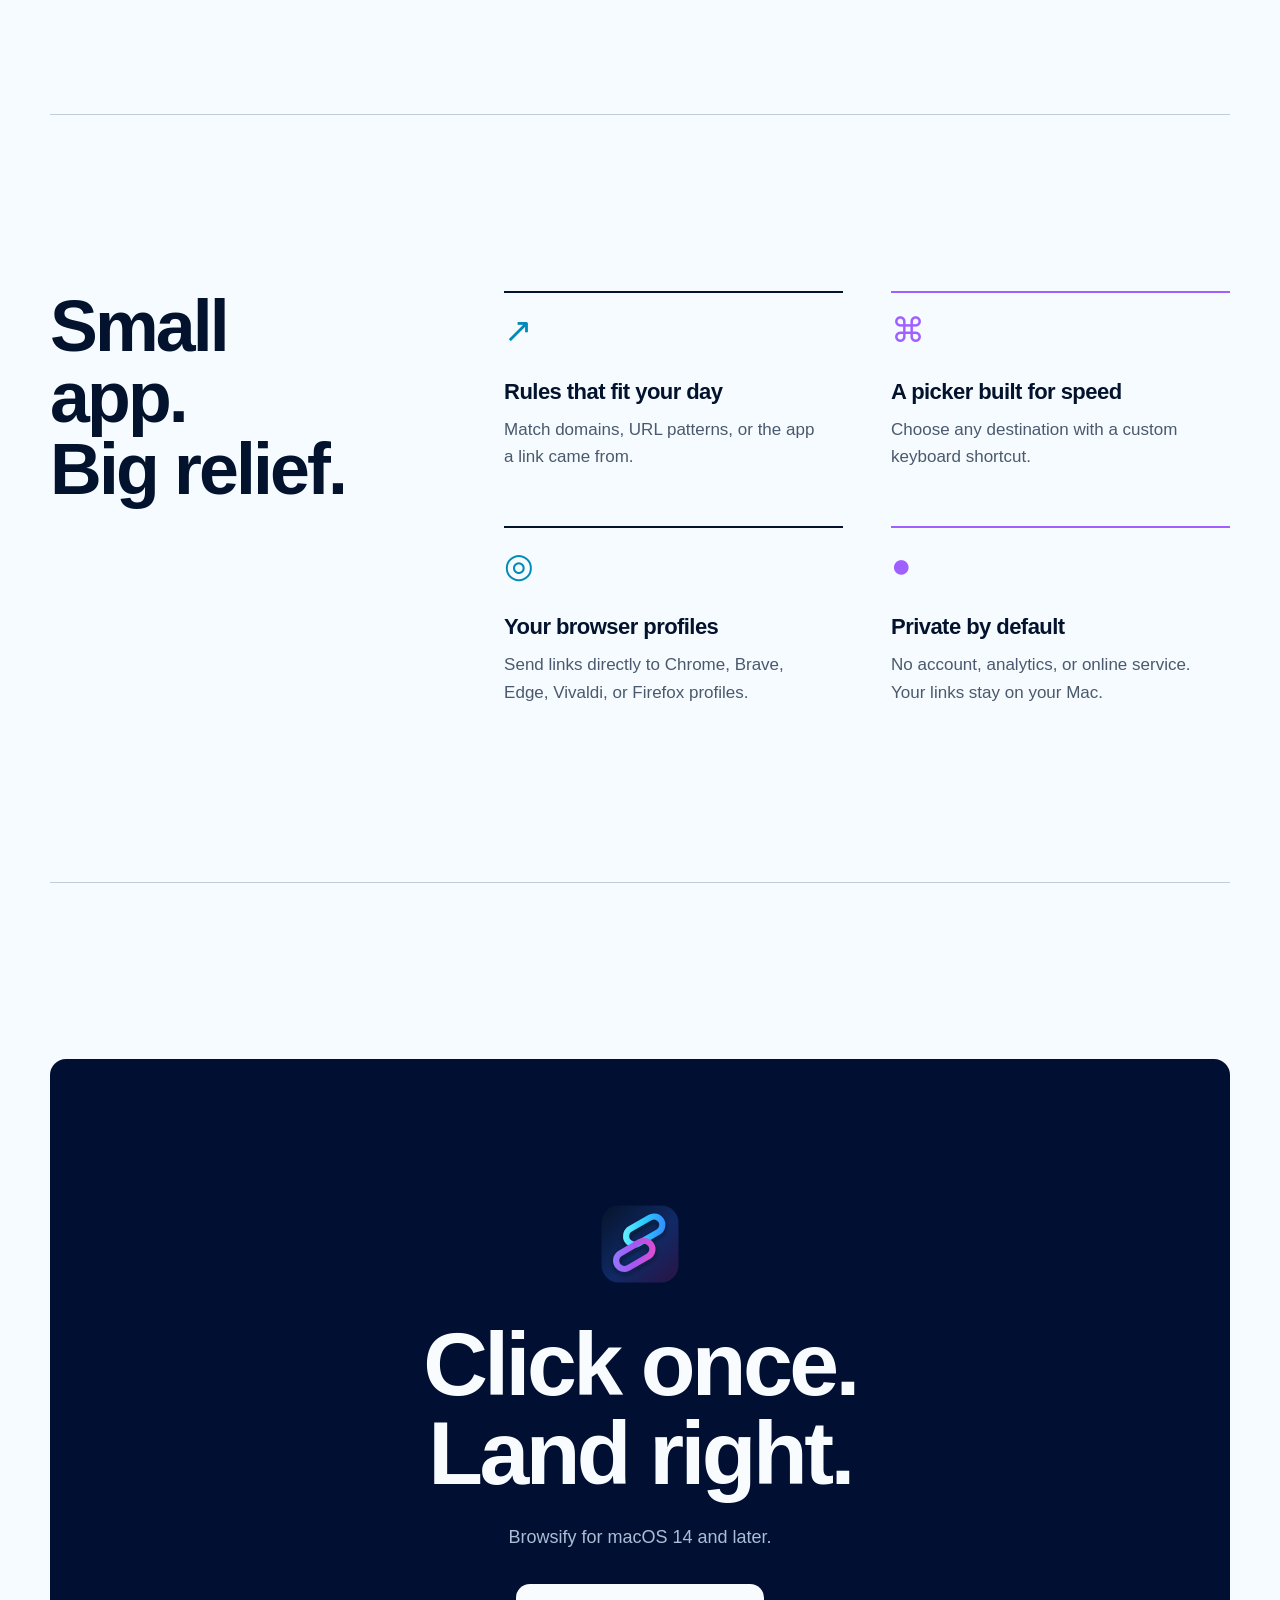
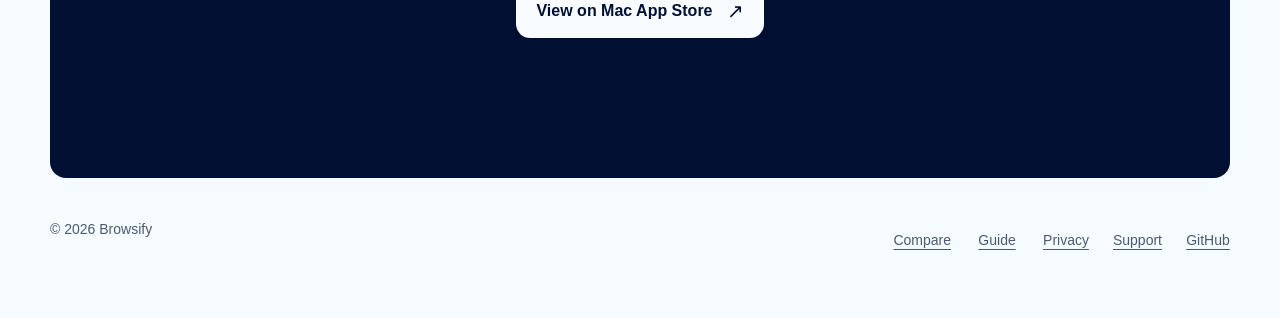
==== commit 0fb8ad6d: "Add comparison and Chrome profile guide pages Two dated, source-cited proof pages for the September " ====
--- a/Website/public/index.html
+++ b/Website/public/index.html
@@ -26,6 +26,8 @@
     </a>
     <nav class="site-nav" aria-label="Primary navigation">
       <a href="#features">Features</a>
+      <a href="/compare/">Compare</a>
+      <a href="/chrome-profile-links/">Guide</a>
       <a href="/support/">Support</a>
       <a class="nav-cta" href="https://apps.apple.com/app/apple-store/id6754360715?pt=118700350&amp;ct=browsify-web-2026-09&amp;mt=8">View on App Store <span aria-hidden="true">↗</span></a>
     </nav>
@@ -165,6 +167,8 @@
   <footer class="site-footer">
     <span>© 2026 Browsify</span>
     <nav class="footer-links" aria-label="Footer navigation">
+      <a href="/compare/">Compare</a>
+      <a href="/chrome-profile-links/">Guide</a>
       <a href="/privacy/">Privacy</a>
       <a href="/support/">Support</a>
       <a href="https://github.com/izyuumi/Browsify">GitHub</a>
--- a/Website/public/styles.css
+++ b/Website/public/styles.css
@@ -897,3 +897,81 @@
     transition-duration: 0.01ms !important;
   }
 }
+
+/* Article pages: compare and guide */
+.article-main {
+  max-width: 960px;
+}
+
+.article-main p code,
+.article-main pre {
+  font-family: ui-monospace, "SF Mono", Menlo, monospace;
+  font-size: 0.92em;
+}
+
+.article-main pre {
+  overflow-x: auto;
+  padding: 16px 20px;
+  border: 1px solid var(--line);
+  border-radius: 12px;
+  background: var(--canvas-soft);
+  color: var(--ink);
+}
+
+.article-main ol {
+  padding-left: 1.4em;
+}
+
+.article-main li + li {
+  margin-top: 8px;
+}
+
+.table-wrap {
+  overflow-x: auto;
+  margin-top: 24px;
+  -webkit-overflow-scrolling: touch;
+}
+
+.compare-table {
+  width: 100%;
+  min-width: 860px;
+  border-collapse: collapse;
+  font-size: 15px;
+  line-height: 1.45;
+}
+
+.compare-table caption {
+  padding-bottom: 12px;
+  color: var(--muted);
+  text-align: left;
+}
+
+.compare-table th,
+.compare-table td {
+  padding: 12px 12px;
+  border-top: 1px solid var(--line);
+  vertical-align: top;
+  text-align: left;
+  color: var(--muted);
+}
+
+.compare-table thead th {
+  border-top: 0;
+  color: var(--ink);
+  font-weight: 700;
+}
+
+.compare-table tbody th {
+  color: var(--ink);
+  font-weight: 650;
+  white-space: nowrap;
+}
+
+.compare-table td:nth-child(2) {
+  background: var(--canvas-soft);
+  color: var(--ink);
+}
+
+.source-list li {
+  margin-top: 8px;
+}
